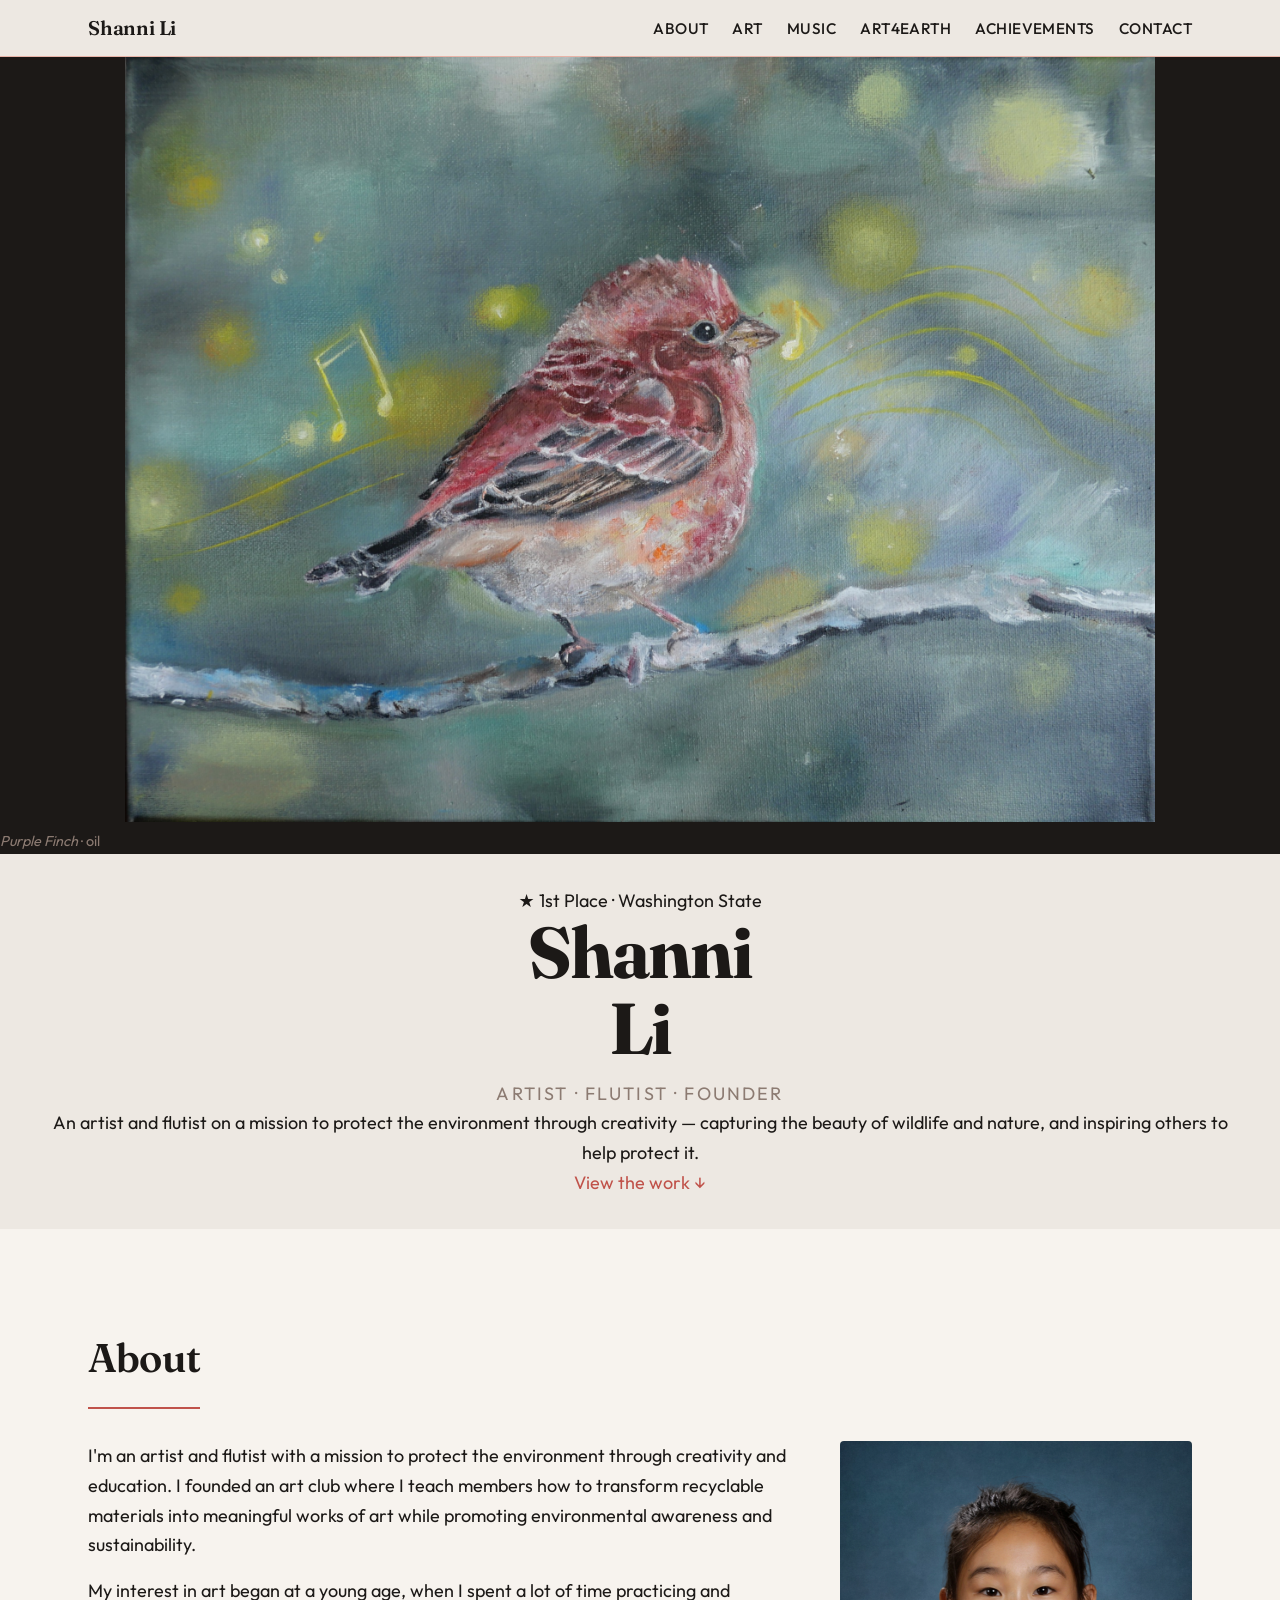
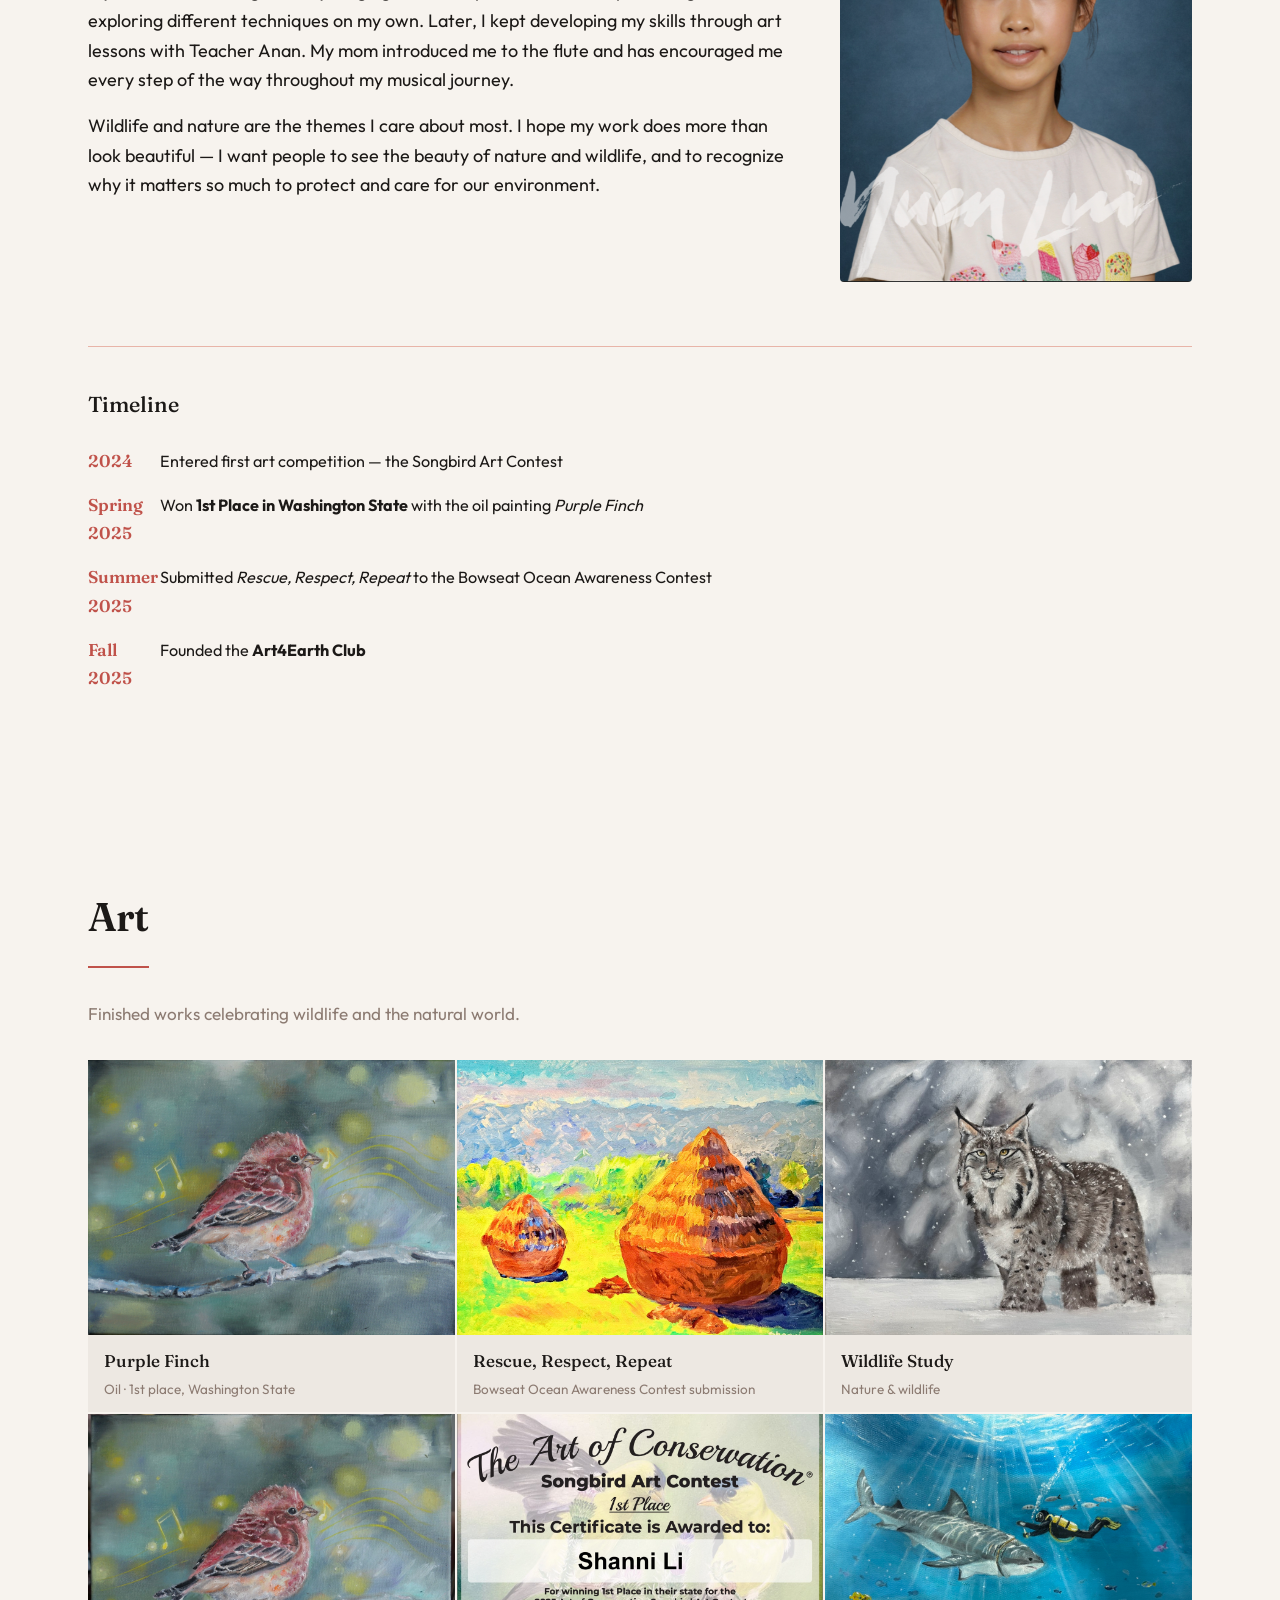
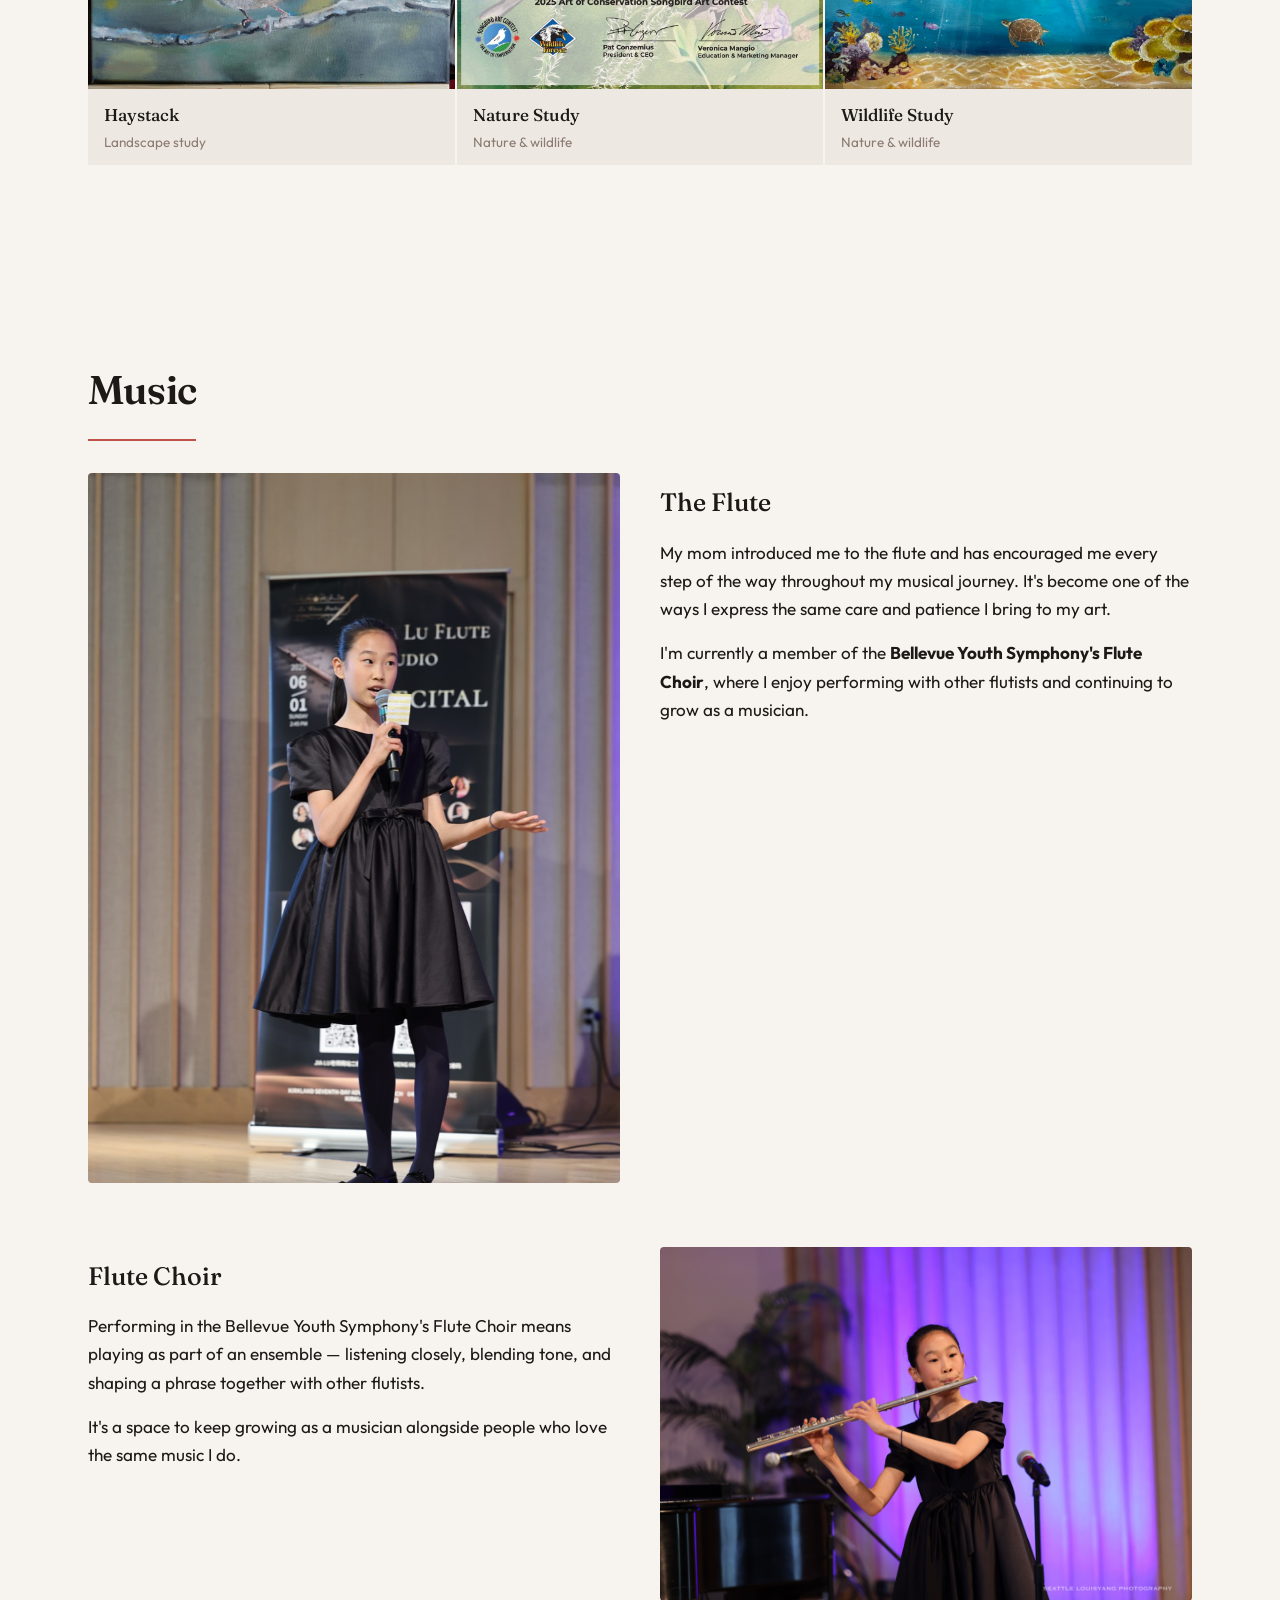
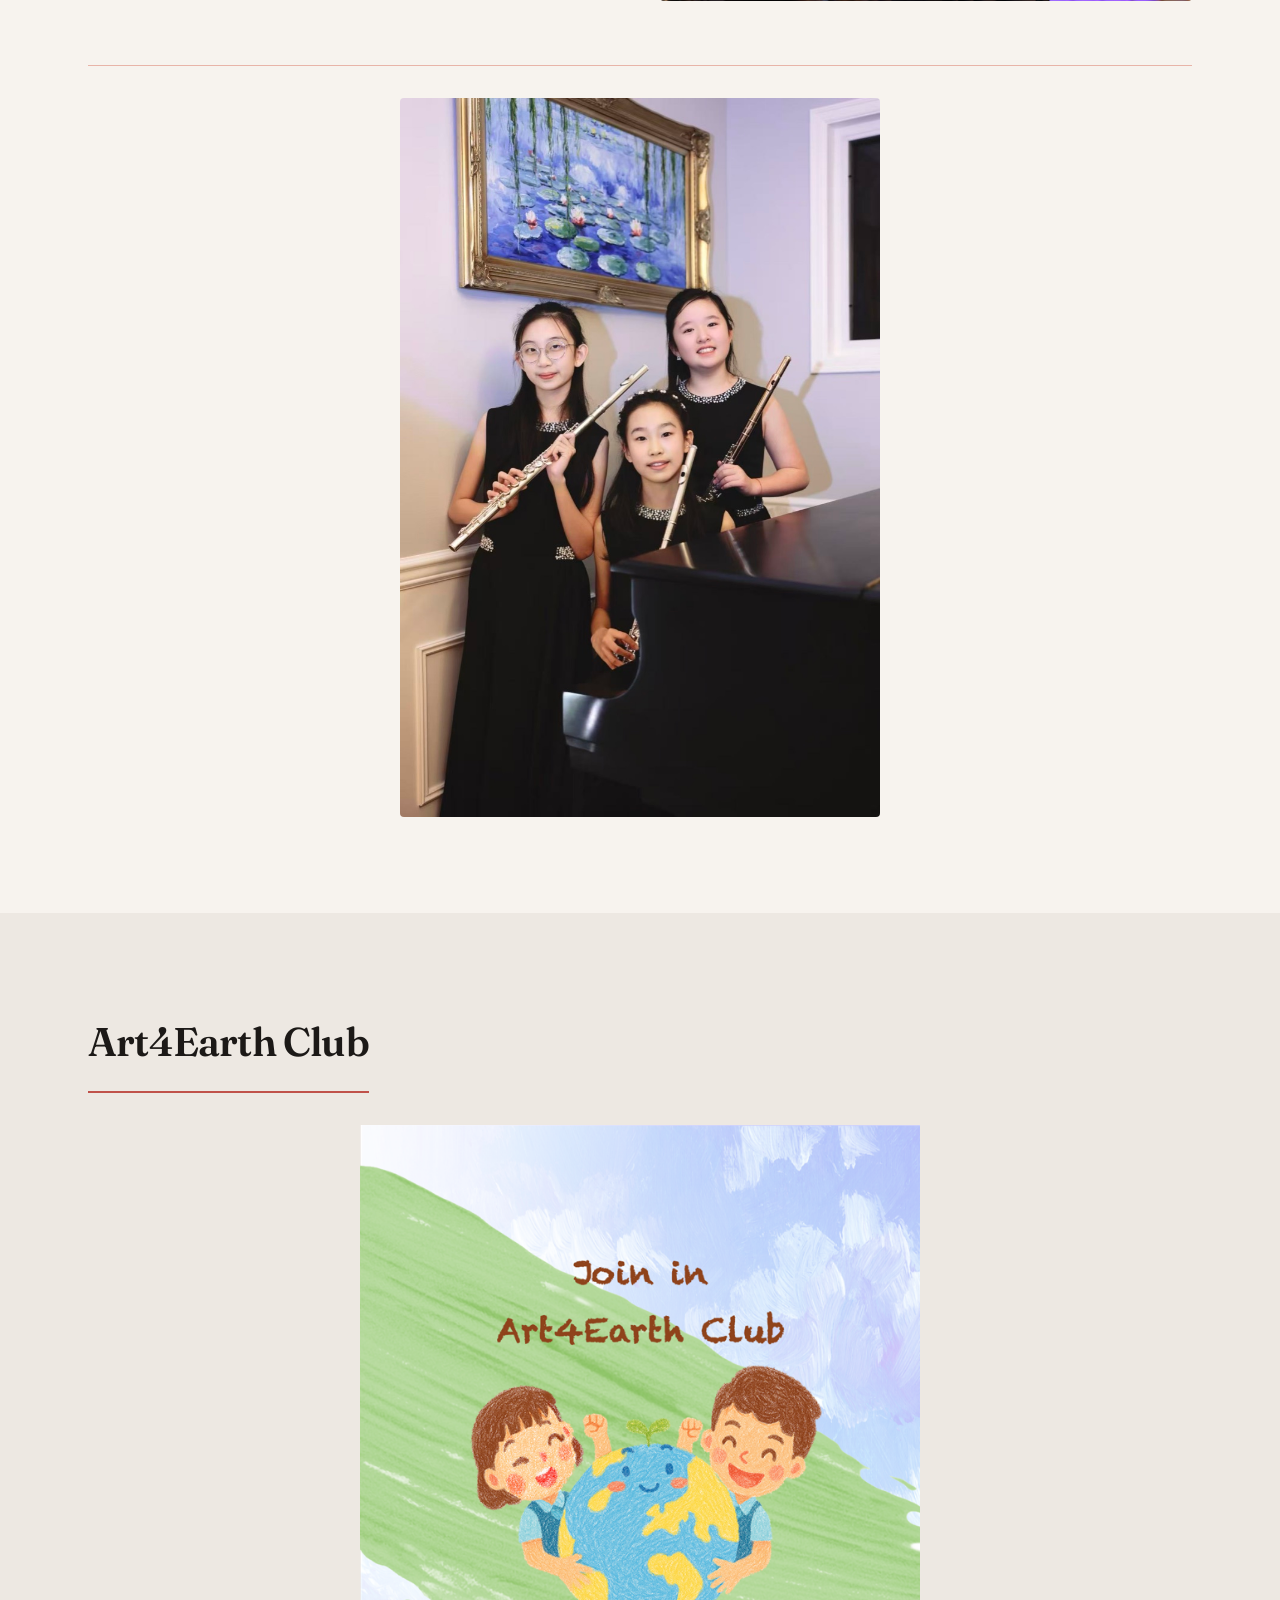
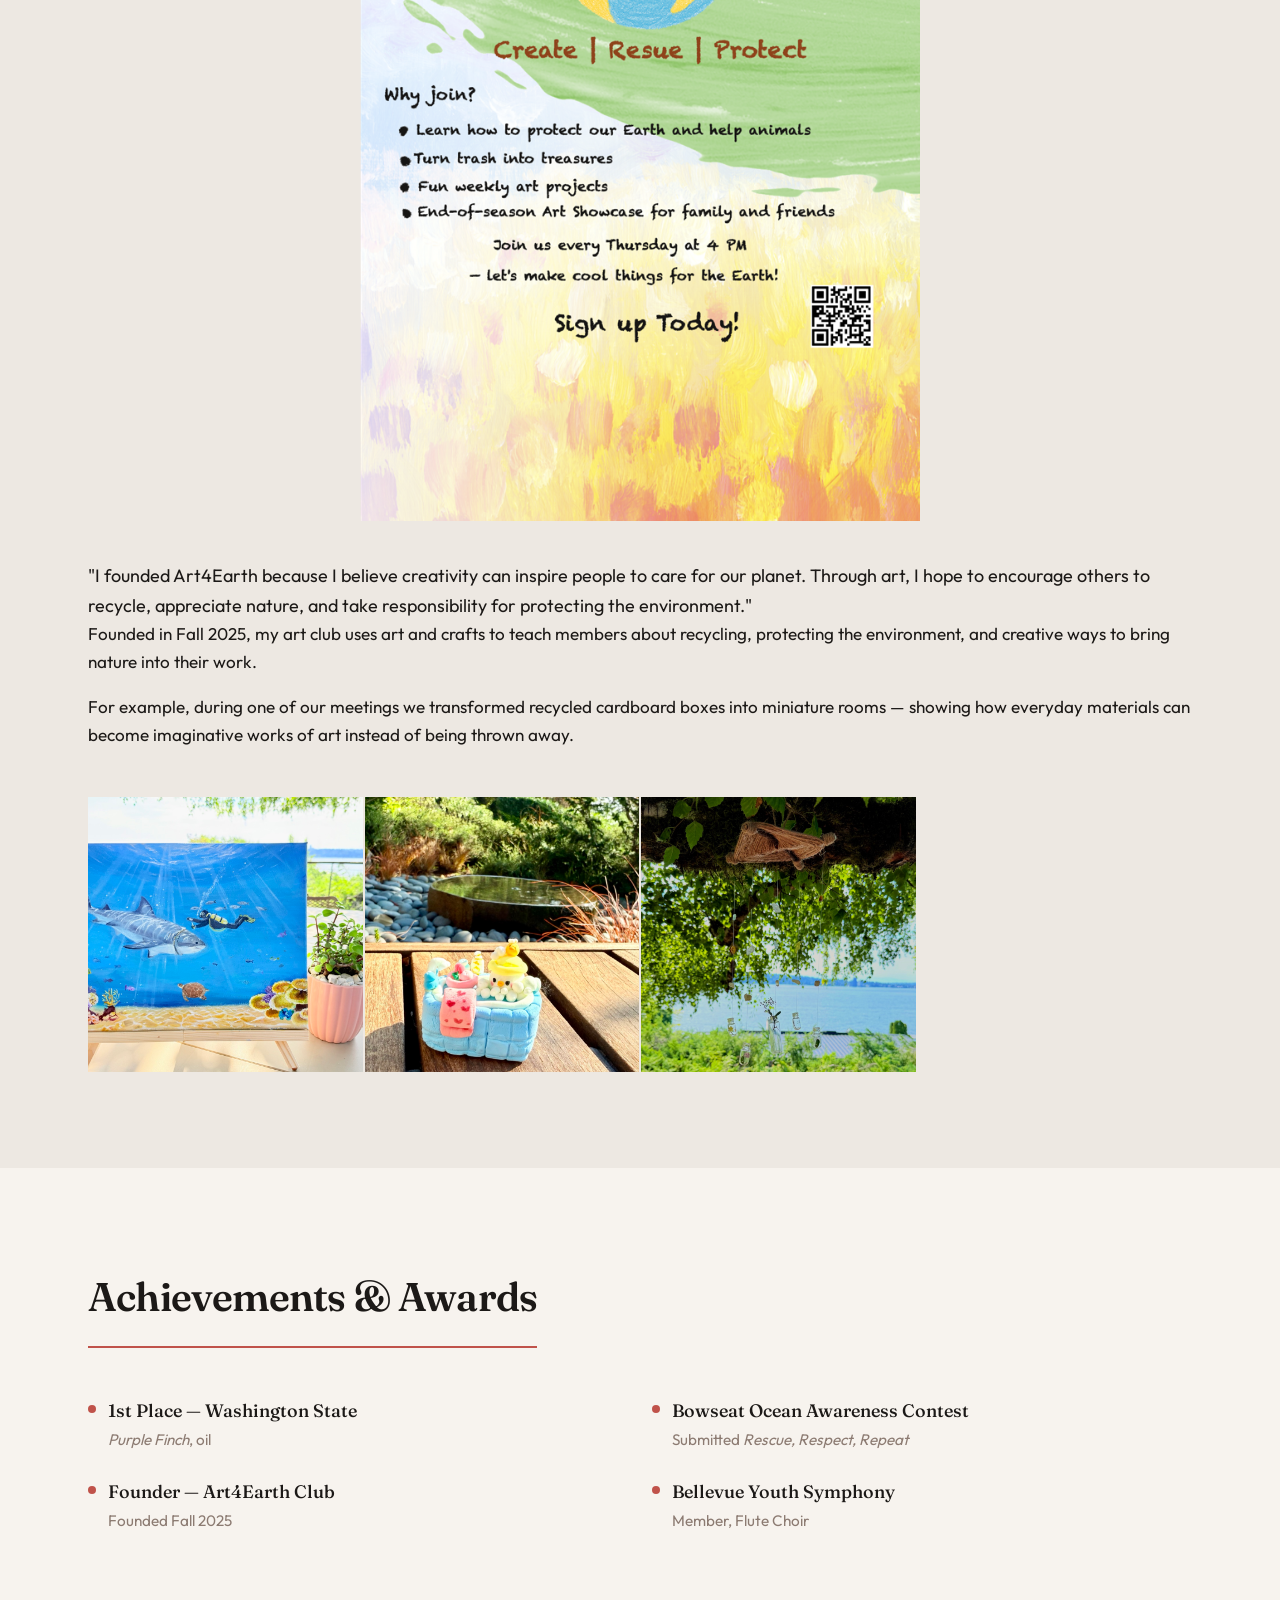
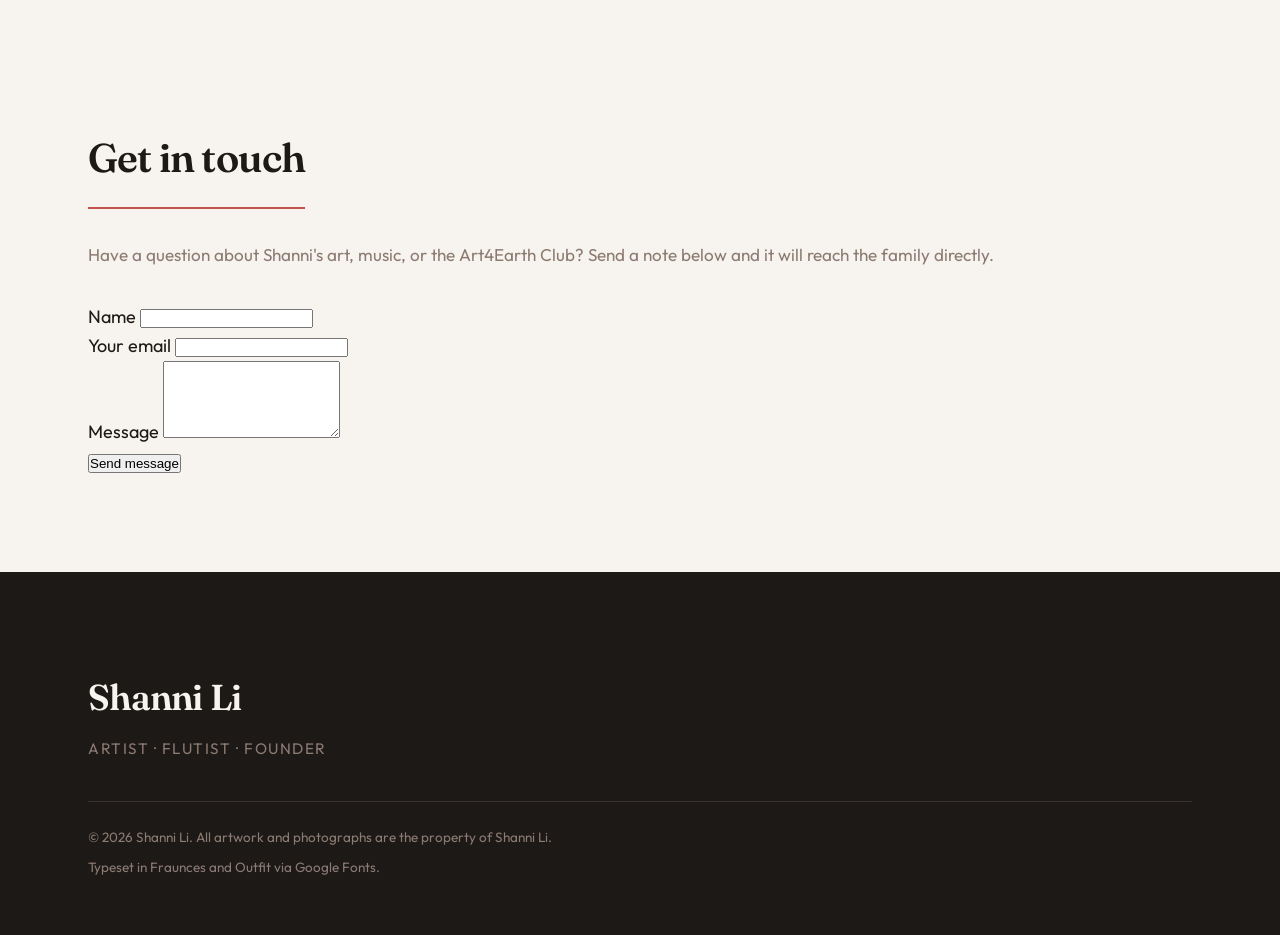
==== site/index.html @ 0b2bfe8d "Shanni Li portfolio site: static site, design docs, build notes" ====
<!DOCTYPE html>
<html lang="en">
<head>
  <meta charset="UTF-8" />
  <meta name="viewport" content="width=device-width, initial-scale=1.0" />
  <title>Shanni Li — Artist, Flutist, Founder</title>
  <link rel="preconnect" href="https://fonts.googleapis.com" />
  <link rel="preconnect" href="https://fonts.gstatic.com" crossorigin />
  <link href="https://fonts.googleapis.com/css2?family=Fraunces:ital,opsz,wght@0,9..144,300..900;1,9..144,300..900&family=Outfit:wght@300;400;500;600&display=swap" rel="stylesheet" />
  <meta name="description" content="Shanni Li — artist, flutist, and founder of Art4Earth. 1st place in Washington State for her oil painting Purple Finch." />
  <meta property="og:title" content="Shanni Li — Artist, Flutist, Founder" />
  <meta property="og:description" content="An artist and flutist on a mission to protect the environment through creativity — founder of the Art4Earth Club." />
  <meta property="og:image" content="https://shannili.github.io/images/purple-finch.jpg" />
  <meta property="og:url" content="https://shannili.github.io/" />
  <meta property="og:type" content="website" />
  <meta name="twitter:card" content="summary_large_image" />
  <link rel="icon" type="image/png" href="favicon.png" />
  <link rel="apple-touch-icon" href="favicon.png" />
  <link rel="canonical" href="https://shannili.github.io/" />
  <link rel="stylesheet" href="css/style.css" />
</head>
<body>

  <!-- ===== NAVIGATION ===== -->
  <nav class="site-nav" id="site-nav">
    <div class="nav-inner">
      <a class="nav-logo" href="#hero">Shanni Li</a>
      <button class="nav-toggle" aria-label="Toggle menu" aria-expanded="false">
        <span></span><span></span><span></span>
      </button>
      <ul class="nav-links" id="nav-links">
        <li><a href="#about">About</a></li>
        <li><a href="#gallery">Art</a></li>
        <li><a href="#music">Music</a></li>
        <li><a href="#art4earth">Art4Earth</a></li>
        <li><a href="#achievements">Achievements</a></li>
        <li><a href="#contact">Contact</a></li>
      </ul>
    </div>
  </nav>

  <!-- ===== HERO ===== -->
  <section class="hero" id="hero">
    <div class="hero-grid">
      <div class="hero-art">
        <img
          src="images/purple-finch.jpg"
          alt="Purple Finch — oil painting by Shanni Li, 1st place in Washington State"
          class="hero-image"
          loading="eager"
          fetchpriority="high"
        />
        <p class="hero-artwork-credit"><em>Purple Finch</em> · oil</p>
      </div>
      <div class="hero-caption">
        <p class="hero-eyebrow"><span class="hero-eyebrow-mark">★</span> 1st Place · Washington State</p>
        <h1 class="hero-name">Shanni<br/>Li</h1>
        <p class="hero-tagline">Artist · Flutist · Founder</p>
        <p class="hero-lede">
          An artist and flutist on a mission to protect the environment through
          creativity — capturing the beauty of wildlife and nature, and inspiring
          others to help protect it.
        </p>
        <a href="#gallery" class="hero-cta">View the work <span aria-hidden="true">↓</span></a>
      </div>
    </div>
  </section>

  <!-- ===== ABOUT ===== -->
  <section class="section about" id="about">
    <div class="section-inner">
      <h2 class="section-heading">About</h2>
      <div class="about-grid">
        <div class="about-bio">
          <p>
            I'm an artist and flutist with a mission to protect the environment
            through creativity and education. I founded an art club where I teach
            members how to transform recyclable materials into meaningful works of
            art while promoting environmental awareness and sustainability.
          </p>
          <p>
            My interest in art began at a young age, when I spent a lot of time
            practicing and exploring different techniques on my own. Later, I kept
            developing my skills through art lessons with Teacher Anan. My mom
            introduced me to the flute and has encouraged me every step of the way
            throughout my musical journey.
          </p>
          <p>
            Wildlife and nature are the themes I care about most. I hope my work
            does more than look beautiful — I want people to see the beauty of
            nature and wildlife, and to recognize why it matters so much to protect
            and care for our environment.
          </p>
        </div>
        <div class="about-headshot-wrap">
          <img
            src="images/shanni-headshot.png"
            alt="Shanni Li"
            class="about-headshot"
            loading="lazy"
          />
        </div>
      </div>

      <div class="timeline-block">
        <h3 class="timeline-heading">Timeline</h3>
        <ul class="timeline-list">
          <li>
            <span class="timeline-year">2024</span>
            <span class="timeline-event">Entered first art competition — the Songbird Art Contest</span>
          </li>
          <li>
            <span class="timeline-year">Spring 2025</span>
            <span class="timeline-event">Won <strong>1st Place in Washington State</strong> with the oil painting <em>Purple Finch</em></span>
          </li>
          <li>
            <span class="timeline-year">Summer 2025</span>
            <span class="timeline-event">Submitted <em>Rescue, Respect, Repeat</em> to the Bowseat Ocean Awareness Contest</span>
          </li>
          <li>
            <span class="timeline-year">Fall 2025</span>
            <span class="timeline-event">Founded the <strong>Art4Earth Club</strong></span>
          </li>
        </ul>
      </div>
    </div>
  </section>

  <!-- ===== ART GALLERY ===== -->
  <section class="section gallery" id="gallery">
    <div class="section-inner">
      <h2 class="section-heading">Art</h2>
      <p class="section-intro">Finished works celebrating wildlife and the natural world.</p>
      <div class="gallery-grid" id="gallery-grid">

        <figure class="gallery-tile" data-src="images/purple-finch.jpg" data-caption="Purple Finch — oil · 1st place in Washington State">
          <img
            src="images/purple-finch.jpg"
            alt="Purple Finch — oil painting by Shanni Li, 1st place in Washington State"
            loading="lazy"
          />
          <figcaption>
            <strong>Purple Finch</strong>
            <span>Oil · 1st place, Washington State</span>
          </figcaption>
        </figure>

        <figure class="gallery-tile" data-src="images/artwork-02.jpg" data-caption="Rescue, Respect, Repeat — Bowseat Ocean Awareness Contest submission">
          <img
            src="images/artwork-02.jpg"
            alt="Rescue, Respect, Repeat — ocean-themed environmental artwork by Shanni Li"
            loading="lazy"
          />
          <figcaption>
            <strong>Rescue, Respect, Repeat</strong>
            <span>Bowseat Ocean Awareness Contest submission</span>
          </figcaption>
        </figure>

        <figure class="gallery-tile" data-src="images/artwork-01.jpg" data-caption="Wildlife study by Shanni Li">
          <img
            src="images/artwork-01.jpg"
            alt="Wildlife study by Shanni Li"
            loading="lazy"
          />
          <figcaption>
            <strong>Wildlife Study</strong>
            <span>Nature &amp; wildlife</span>
          </figcaption>
        </figure>

        <figure class="gallery-tile" data-src="images/artwork-03.jpg" data-caption="Haystack — drawn in art class">
          <img
            src="images/artwork-03.jpg"
            alt="Haystack — landscape artwork by Shanni Li"
            loading="lazy"
          />
          <figcaption>
            <strong>Haystack</strong>
            <span>Landscape study</span>
          </figcaption>
        </figure>

        <figure class="gallery-tile" data-src="images/artwork-04.jpg" data-caption="Nature study by Shanni Li">
          <img
            src="images/artwork-04.jpg"
            alt="Nature study by Shanni Li"
            loading="lazy"
          />
          <figcaption>
            <strong>Nature Study</strong>
            <span>Nature &amp; wildlife</span>
          </figcaption>
        </figure>

        <figure class="gallery-tile" data-src="images/artwork-06.jpg" data-caption="Wildlife study by Shanni Li">
          <img
            src="images/artwork-06.jpg"
            alt="Wildlife study by Shanni Li"
            loading="lazy"
          />
          <figcaption>
            <strong>Wildlife Study</strong>
            <span>Nature &amp; wildlife</span>
          </figcaption>
        </figure>

      </div>
    </div>
  </section>

  <!-- ===== LIGHTBOX ===== -->
  <div class="lightbox" id="lightbox" role="dialog" aria-modal="true" aria-label="Image viewer" tabindex="-1">
    <button class="lightbox-close" id="lightbox-close" aria-label="Close (Esc)">&times;</button>
    <button class="lightbox-nav lightbox-prev" id="lightbox-prev" aria-label="Previous (Left arrow)">‹</button>
    <img class="lightbox-img" id="lightbox-img" src="" alt="" />
    <button class="lightbox-nav lightbox-next" id="lightbox-next" aria-label="Next (Right arrow)">›</button>
    <p class="lightbox-caption" id="lightbox-caption"></p>
    <p class="lightbox-counter" id="lightbox-counter"></p>
  </div>

  <!-- ===== MUSIC ===== -->
  <section class="section music" id="music">
    <div class="section-inner">
      <h2 class="section-heading">Music</h2>

      <div class="music-block music-block--solo">
        <div class="music-image-wrap">
          <img
            src="images/music-01.jpg"
            alt="Shanni Li performing flute on stage"
            loading="lazy"
          />
        </div>
        <div class="music-text">
          <h3>The Flute</h3>
          <p>
            My mom introduced me to the flute and has encouraged me every step of
            the way throughout my musical journey. It's become one of the ways I
            express the same care and patience I bring to my art.
          </p>
          <p>
            I'm currently a member of the <strong>Bellevue Youth Symphony's Flute
            Choir</strong>, where I enjoy performing with other flutists and
            continuing to grow as a musician.
          </p>
        </div>
      </div>

      <div class="music-block music-block--trio">
        <div class="music-text">
          <h3>Flute Choir</h3>
          <p>
            Performing in the Bellevue Youth Symphony's Flute Choir means playing
            as part of an ensemble — listening closely, blending tone, and shaping
            a phrase together with other flutists.
          </p>
          <p>
            It's a space to keep growing as a musician alongside people who love
            the same music I do.
          </p>
        </div>
        <div class="music-image-wrap">
          <img
            src="images/music-02.jpg"
            alt="Shanni Li performing with flute trio"
            loading="lazy"
          />
        </div>
      </div>

      <div class="music-awards-strip">
        <img
          src="images/music-03.jpg"
          alt="Shanni Li at a flute award ceremony"
          loading="lazy"
        />
      </div>

    </div>
  </section>

  <!-- ===== ART4EARTH ===== -->
  <section class="section art4earth" id="art4earth">
    <div class="section-inner">
      <h2 class="section-heading">Art4Earth Club</h2>

      <div class="art4earth-poster-wrap">
        <img
          src="images/club-poster.png"
          alt="Art4Earth Club recruitment poster designed by Shanni Li"
          loading="lazy"
          class="art4earth-poster"
        />
      </div>

      <div class="art4earth-text">
        <blockquote class="art4earth-quote">
          "I founded Art4Earth because I believe creativity can inspire people to
          care for our planet. Through art, I hope to encourage others to recycle,
          appreciate nature, and take responsibility for protecting the
          environment."
        </blockquote>
        <p>
          Founded in Fall 2025, my art club uses art and crafts to teach members
          about recycling, protecting the environment, and creative ways to bring
          nature into their work.
        </p>
        <p>
          For example, during one of our meetings we transformed recycled cardboard
          boxes into miniature rooms — showing how everyday materials can become
          imaginative works of art instead of being thrown away.
        </p>
      </div>

      <div class="art4earth-photos">
        <figure>
          <img
            src="images/club-01.jpg"
            alt="Art4Earth Club members working on environmental art"
            loading="lazy"
          />
        </figure>
        <figure>
          <img
            src="images/club-02.jpg"
            alt="Art4Earth Club activity — students creating environmental posters"
            loading="lazy"
          />
        </figure>
        <figure>
          <img
            src="images/club-03.jpg"
            alt="Art4Earth Club — environmental artwork display"
            loading="lazy"
          />
        </figure>
      </div>

    </div>
  </section>

  <!-- ===== ACHIEVEMENTS ===== -->
  <section class="section achievements" id="achievements">
    <div class="section-inner">
      <h2 class="section-heading">Achievements &amp; Awards</h2>
      <ul class="achievements-list achievements-cards">
        <li>
          <strong>1st Place — Washington State</strong>
          <span><em>Purple Finch</em>, oil</span>
        </li>
        <li>
          <strong>Bowseat Ocean Awareness Contest</strong>
          <span>Submitted <em>Rescue, Respect, Repeat</em></span>
        </li>
        <li>
          <strong>Founder — Art4Earth Club</strong>
          <span>Founded Fall 2025</span>
        </li>
        <li>
          <strong>Bellevue Youth Symphony</strong>
          <span>Member, Flute Choir</span>
        </li>
      </ul>
    </div>
  </section>

  <!-- ===== CONTACT ===== -->
  <section class="section contact" id="contact">
    <div class="section-inner">
      <h2 class="section-heading">Get in touch</h2>
      <p class="section-intro">
        Have a question about Shanni's art, music, or the Art4Earth Club? Send a
        note below and it will reach the family directly.
      </p>
      <!-- No email address is published in the markup, so crawlers can't scrape
           one. On submit, the message is composed to the family's inboxes,
           which are assembled in JS. A serverless endpoint can replace this
           mailto flow later without changing the form markup. -->
      <form class="contact-form" id="contact-form" novalidate>
        <div class="form-row">
          <label for="cf-name">Name</label>
          <input type="text" id="cf-name" name="name" autocomplete="name" required />
        </div>
        <div class="form-row">
          <label for="cf-email">Your email</label>
          <input type="email" id="cf-email" name="email" autocomplete="email" required />
        </div>
        <div class="form-row">
          <label for="cf-message">Message</label>
          <textarea id="cf-message" name="message" rows="5" required></textarea>
        </div>
        <button type="submit" class="contact-submit">Send message</button>
        <p class="contact-status" id="contact-status" role="status" aria-live="polite"></p>
      </form>
    </div>
  </section>

  <!-- ===== FOOTER ===== -->
  <footer class="footer">
    <div class="section-inner footer-inner">
      <div class="footer-name">
        <h2 class="footer-heading">Shanni Li</h2>
        <p class="footer-tagline">Artist · Flutist · Founder</p>
      </div>
      <div class="footer-meta">
        <p>&copy; <span id="footer-year"></span> Shanni Li. All artwork and photographs are the property of Shanni Li.</p>
        <p class="footer-credits">Typeset in <a href="https://fonts.google.com/specimen/Fraunces" target="_blank" rel="noopener">Fraunces</a> and <a href="https://fonts.google.com/specimen/Outfit" target="_blank" rel="noopener">Outfit</a> via Google Fonts.</p>
      </div>
    </div>
  </footer>

  <script src="js/main.js"></script>
</body>
</html>
---- site/css/style.css ----
/* ============================================================
   CSS Custom Properties
   ============================================================ */
:root {
  --color-bg:         #F7F3EE;
  --color-text:       #1C1917;
  --color-accent:     #C0524A;
  --color-blush:      #E8B4A8;
  --color-surface:    #EDE8E2;
  --color-muted:      #8C7B72;

  --font-display:     'Fraunces', Georgia, serif;
  --font-body:        'Outfit', system-ui, sans-serif;

  --space-unit:       8px;
  --section-pad:      clamp(48px, 8vw, 96px);
  --inner-max:        1200px;
  --inner-pad:        clamp(16px, 4vw, 48px);
}

/* ============================================================
   Reset & Base
   ============================================================ */
*, *::before, *::after {
  box-sizing: border-box;
  margin: 0;
  padding: 0;
}

html {
  scroll-behavior: smooth;
  font-size: 18px;
}

body {
  background-color: var(--color-bg);
  color: var(--color-text);
  font-family: var(--font-body);
  font-weight: 400;
  line-height: 1.65;
  -webkit-font-smoothing: antialiased;
}

img {
  display: block;
  max-width: 100%;
}

a {
  color: var(--color-accent);
  text-decoration: none;
}

a:hover {
  text-decoration: underline;
}

ul {
  list-style: none;
}

/* ============================================================
   Shared Layout
   ============================================================ */
.section {
  padding-top: var(--section-pad);
  padding-bottom: var(--section-pad);
}

.section-inner {
  max-width: var(--inner-max);
  margin-inline: auto;
  padding-inline: var(--inner-pad);
}

.section-heading {
  font-family: var(--font-display);
  font-size: clamp(28px, 4vw, 40px);
  font-weight: 600;
  letter-spacing: -0.02em;
  margin-bottom: calc(var(--space-unit) * 4);
  padding-bottom: calc(var(--space-unit) * 2);
  border-bottom: 2px solid var(--color-accent);
  display: inline-block;
}

.section-intro {
  color: var(--color-muted);
  font-size: 0.95rem;
  margin-bottom: calc(var(--space-unit) * 4);
}

/* ============================================================
   Draft Badge
   ============================================================ */
.draft-badge {
  display: inline-block;
  font-family: var(--font-body);
  font-size: 0.7rem;
  font-weight: 600;
  letter-spacing: 0.08em;
  text-transform: uppercase;
  color: #fff;
  background-color: var(--color-accent);
  padding: 2px 7px;
  margin-bottom: calc(var(--space-unit) * 1.5);
  vertical-align: middle;
}

/* ============================================================
   Navigation
   ============================================================ */
.site-nav {
  position: sticky;
  top: 0;
  z-index: 100;
  background-color: var(--color-surface);
  border-bottom: 1px solid var(--color-blush);
}

.nav-inner {
  max-width: var(--inner-max);
  margin-inline: auto;
  padding-inline: var(--inner-pad);
  height: 56px;
  display: flex;
  align-items: center;
  justify-content: space-between;
}

.nav-logo {
  font-family: var(--font-display);
  font-size: 1.1rem;
  font-weight: 600;
  color: var(--color-text);
  letter-spacing: -0.01em;
  text-decoration: none;
}

.nav-links {
  display: flex;
  gap: calc(var(--space-unit) * 3);
  align-items: center;
}

.nav-links a {
  font-family: var(--font-body);
  font-size: 0.85rem;
  font-weight: 500;
  color: var(--color-text);
  text-decoration: none;
  letter-spacing: 0.03em;
  text-transform: uppercase;
  transition: color 0.2s;
}

.nav-links a:hover,
.nav-links a.active {
  color: var(--color-accent);
}

.nav-toggle {
  display: none;
  flex-direction: column;
  gap: 5px;
  background: none;
  border: none;
  cursor: pointer;
  padding: 4px;
}

.nav-toggle span {
  display: block;
  width: 24px;
  height: 2px;
  background-color: var(--color-text);
  transition: transform 0.2s, opacity 0.2s;
}

/* ============================================================
   Hero
   ============================================================ */
.hero {
  background-color: var(--color-text);
}

.hero-image-wrap {
  width: 100%;
  display: flex;
  justify-content: center;
  align-items: flex-start;
  background-color: var(--color-text);
}

.hero-image {
  width: 100%;
  max-height: 85vh;
  object-fit: contain;
  object-position: center top;
}

.hero-caption {
  background-color: var(--color-surface);
  padding: calc(var(--space-unit) * 4) var(--inner-pad);
  text-align: center;
}

.hero-name {
  font-family: var(--font-display);
  font-size: clamp(40px, 7vw, 72px);
  font-weight: 700;
  letter-spacing: -0.03em;
  color: var(--color-text);
  line-height: 1.05;
}

.hero-tagline {
  font-family: var(--font-body);
  font-size: clamp(14px, 2vw, 18px);
  font-weight: 400;
  color: var(--color-muted);
  letter-spacing: 0.12em;
  text-transform: uppercase;
  margin-top: calc(var(--space-unit) * 1.5);
}

.hero-artwork-credit {
  font-family: var(--font-body);
  font-size: 0.8rem;
  color: var(--color-muted);
  margin-top: calc(var(--space-unit) * 1);
}

/* ============================================================
   About
   ============================================================ */
.about-grid {
  display: grid;
  grid-template-columns: 1fr;
  gap: calc(var(--space-unit) * 6);
  margin-bottom: calc(var(--space-unit) * 8);
}

.about-bio p {
  margin-bottom: calc(var(--space-unit) * 2);
  font-size: 1rem;
}

.about-bio p:last-child {
  margin-bottom: 0;
}

.about-headshot-wrap {
  display: flex;
  justify-content: center;
}

.about-headshot {
  width: 100%;
  max-width: 360px;
  aspect-ratio: 639 / 800;
  object-fit: cover;
  object-position: center 18%;
  border-radius: 4px;
}

/* Timeline */
.timeline-block {
  border-top: 1px solid var(--color-blush);
  padding-top: calc(var(--space-unit) * 5);
}

.timeline-heading {
  font-family: var(--font-display);
  font-size: 1.2rem;
  font-weight: 500;
  margin-bottom: calc(var(--space-unit) * 3);
  display: flex;
  align-items: center;
  gap: calc(var(--space-unit) * 1.5);
}

.timeline-list {
  display: flex;
  flex-direction: column;
  gap: calc(var(--space-unit) * 2);
}

.timeline-list li {
  display: grid;
  grid-template-columns: 56px 1fr;
  gap: calc(var(--space-unit) * 2);
  align-items: baseline;
}

.timeline-year {
  font-family: var(--font-display);
  font-size: 0.95rem;
  font-weight: 600;
  color: var(--color-accent);
}

.timeline-event {
  font-size: 0.9rem;
  color: var(--color-text);
}

/* ============================================================
   Art Gallery
   ============================================================ */
.gallery-grid {
  display: grid;
  grid-template-columns: repeat(3, 1fr);
  gap: 2px;
}

.gallery-tile {
  position: relative;
  overflow: hidden;
  cursor: pointer;
  background-color: var(--color-surface);
  display: flex;
  flex-direction: column;
}

.gallery-tile img {
  width: 100%;
  aspect-ratio: 4/3;
  object-fit: cover;
  display: block;
  transition: transform 0.35s ease;
}

.gallery-tile:hover img {
  transform: scale(1.03);
}

.gallery-tile figcaption {
  padding: calc(var(--space-unit) * 1.5) calc(var(--space-unit) * 2);
  background-color: var(--color-surface);
  display: flex;
  flex-direction: column;
  justify-content: center;
  gap: 2px;
  flex: 1 1 auto;
  min-height: 64px;
}

.gallery-tile figcaption strong {
  font-family: var(--font-display);
  font-size: 0.95rem;
  font-weight: 500;
  color: var(--color-text);
}

.gallery-tile figcaption span {
  font-size: 0.75rem;
  color: var(--color-muted);
}

/* ============================================================
   Lightbox
   ============================================================ */
.lightbox {
  display: none;
  position: fixed;
  inset: 0;
  z-index: 200;
  background-color: rgba(28, 25, 23, 0.92);
  align-items: center;
  justify-content: center;
  flex-direction: column;
  padding: calc(var(--space-unit) * 4);
}

.lightbox.is-open {
  display: flex;
}

.lightbox-img {
  max-width: 90vw;
  max-height: 80vh;
  object-fit: contain;
}

.lightbox-caption {
  color: var(--color-blush);
  font-size: 0.85rem;
  margin-top: calc(var(--space-unit) * 2);
  text-align: center;
  max-width: 600px;
}

.lightbox-close {
  position: absolute;
  top: calc(var(--space-unit) * 2);
  right: calc(var(--space-unit) * 3);
  background: none;
  border: none;
  color: #fff;
  font-size: 2rem;
  cursor: pointer;
  line-height: 1;
  opacity: 0.8;
  transition: opacity 0.2s;
}

.lightbox-close:hover {
  opacity: 1;
}

/* ============================================================
   Music
   ============================================================ */
.music-block {
  display: grid;
  grid-template-columns: 1fr;
  gap: calc(var(--space-unit) * 5);
  margin-bottom: calc(var(--space-unit) * 8);
}

.music-block:last-of-type {
  margin-bottom: 0;
}

.music-image-wrap img {
  width: 100%;
  aspect-ratio: 3/4;
  object-fit: cover;
  object-position: center top;
  border-radius: 4px;
}

.music-block--trio .music-image-wrap img {
  aspect-ratio: 3/2;
  object-position: center 20%;
}

.music-text h3 {
  font-family: var(--font-display);
  font-size: 1.4rem;
  font-weight: 500;
  margin-bottom: calc(var(--space-unit) * 2);
  margin-top: calc(var(--space-unit) * 1);
}

.music-text p {
  margin-bottom: calc(var(--space-unit) * 2);
  font-size: 0.95rem;
}

.music-awards-strip {
  margin-top: calc(var(--space-unit) * 6);
  border-top: 1px solid var(--color-blush);
  padding-top: calc(var(--space-unit) * 4);
}

.music-awards-strip img {
  display: block;
  margin-inline: auto;
  max-width: 480px;
  width: 100%;
  height: auto;
  border-radius: 4px;
}

/* ============================================================
   Art4Earth
   ============================================================ */
.art4earth {
  background-color: var(--color-surface);
}

.art4earth-poster-wrap {
  margin-bottom: calc(var(--space-unit) * 5);
  display: flex;
  justify-content: center;
}

.art4earth-poster {
  width: 100%;
  max-width: 560px;
  height: auto;
  aspect-ratio: 675 / 1200;
  object-fit: contain;
}

.art4earth-text {
  margin-bottom: calc(var(--space-unit) * 6);
}

.art4earth-text p {
  margin-bottom: calc(var(--space-unit) * 2);
  font-size: 0.95rem;
}

.art4earth-photos {
  display: grid;
  grid-template-columns: repeat(auto-fill, minmax(240px, 1fr));
  gap: 2px;
}

.art4earth-photos figure img {
  width: 100%;
  aspect-ratio: 1/1;
  object-fit: cover;
  display: block;
}

/* ============================================================
   Achievements
   ============================================================ */
.achievements-list {
  display: grid;
  grid-template-columns: 1fr;
  gap: calc(var(--space-unit) * 3);
  margin-top: calc(var(--space-unit) * 2);
}

.achievements-list li {
  display: flex;
  flex-direction: column;
  gap: 2px;
  padding-left: calc(var(--space-unit) * 2.5);
  position: relative;
}

.achievements-list li::before {
  content: '';
  position: absolute;
  left: 0;
  top: 0.55em;
  width: 8px;
  height: 8px;
  border-radius: 50%;
  background-color: var(--color-accent);
}

.achievements-list li strong {
  font-family: var(--font-display);
  font-size: 1rem;
  font-weight: 500;
}

.achievements-list li span {
  font-size: 0.85rem;
  color: var(--color-muted);
}

/* ============================================================
   Footer
   ============================================================ */
.footer {
  background-color: var(--color-text);
  color: var(--color-bg);
  padding-top: var(--section-pad);
  padding-bottom: calc(var(--space-unit) * 6);
}

.footer-inner {
  display: grid;
  grid-template-columns: 1fr;
  gap: calc(var(--space-unit) * 5);
}

.footer-heading {
  font-family: var(--font-display);
  font-size: clamp(24px, 4vw, 36px);
  font-weight: 600;
  letter-spacing: -0.02em;
  color: var(--color-bg);
}

.footer-tagline {
  font-size: 0.85rem;
  color: var(--color-muted);
  letter-spacing: 0.1em;
  text-transform: uppercase;
  margin-top: calc(var(--space-unit) * 1);
}

.footer-contact a {
  color: var(--color-blush);
}

.footer-contact p {
  font-size: 0.9rem;
  margin-bottom: calc(var(--space-unit) * 1);
  color: var(--color-bg);
}

.footer-meta {
  border-top: 1px solid #3a3330;
  padding-top: calc(var(--space-unit) * 3);
}

.footer-meta p {
  font-size: 0.75rem;
  color: var(--color-muted);
  margin-bottom: calc(var(--space-unit) * 1);
}

.footer-credits a {
  color: var(--color-muted);
}

/* ============================================================
   Responsive — 640px
   ============================================================ */
@media (min-width: 640px) {
  .about-grid {
    grid-template-columns: 2fr 1fr;
    align-items: start;
  }

  .about-headshot-wrap {
    justify-content: flex-end;
  }

  .achievements-list {
    grid-template-columns: 1fr 1fr;
  }

  .footer-inner {
    grid-template-columns: 1fr 1fr;
  }

  .footer-meta {
    grid-column: 1 / -1;
  }
}

/* ============================================================
   Responsive — 1024px
   ============================================================ */
@media (min-width: 1024px) {
  .nav-toggle {
    display: none;
  }

  .nav-links {
    display: flex;
  }

  .music-block--solo {
    grid-template-columns: 1fr 1fr;
    align-items: start;
  }

  .music-block--trio {
    grid-template-columns: 1fr 1fr;
    align-items: start;
  }

  .footer-inner {
    grid-template-columns: 1fr 1fr 2fr;
    align-items: start;
  }

  .footer-meta {
    grid-column: 1 / -1;
  }
}

/* ============================================================
   Mobile nav toggle
   ============================================================ */
@media (max-width: 767px) {
  .nav-toggle {
    display: flex;
  }

  .nav-links {
    display: none;
    position: absolute;
    top: 56px;
    left: 0;
    right: 0;
    background-color: var(--color-surface);
    flex-direction: column;
    gap: 0;
    border-bottom: 1px solid var(--color-blush);
    z-index: 99;
  }

  .nav-links.is-open {
    display: flex;
  }

  .nav-links li {
    border-top: 1px solid var(--color-blush);
  }

   .nav-links a {
    display: block;
    padding: calc(var(--space-unit) * 2) var(--inner-pad);
  }

  .gallery-grid {
    grid-template-columns: repeat(2, 1fr);
  }
}

/* ============================================================
   Print
   ============================================================ */
@media print {
  .site-nav,
  .nav-toggle,
  .lightbox {
    display: none !important;
  }

  body {
    font-size: 11pt;
    color: #000;
    background: #fff;
  }

  .hero-image {
    max-height: 50vh;
  }

  .section {
    padding-top: 24pt;
    padding-bottom: 24pt;
    page-break-inside: avoid;
  }

  a {
    color: #000;
    text-decoration: underline;
  }

  .gallery-grid {
    grid-template-columns: repeat(3, 1fr);
  }
}
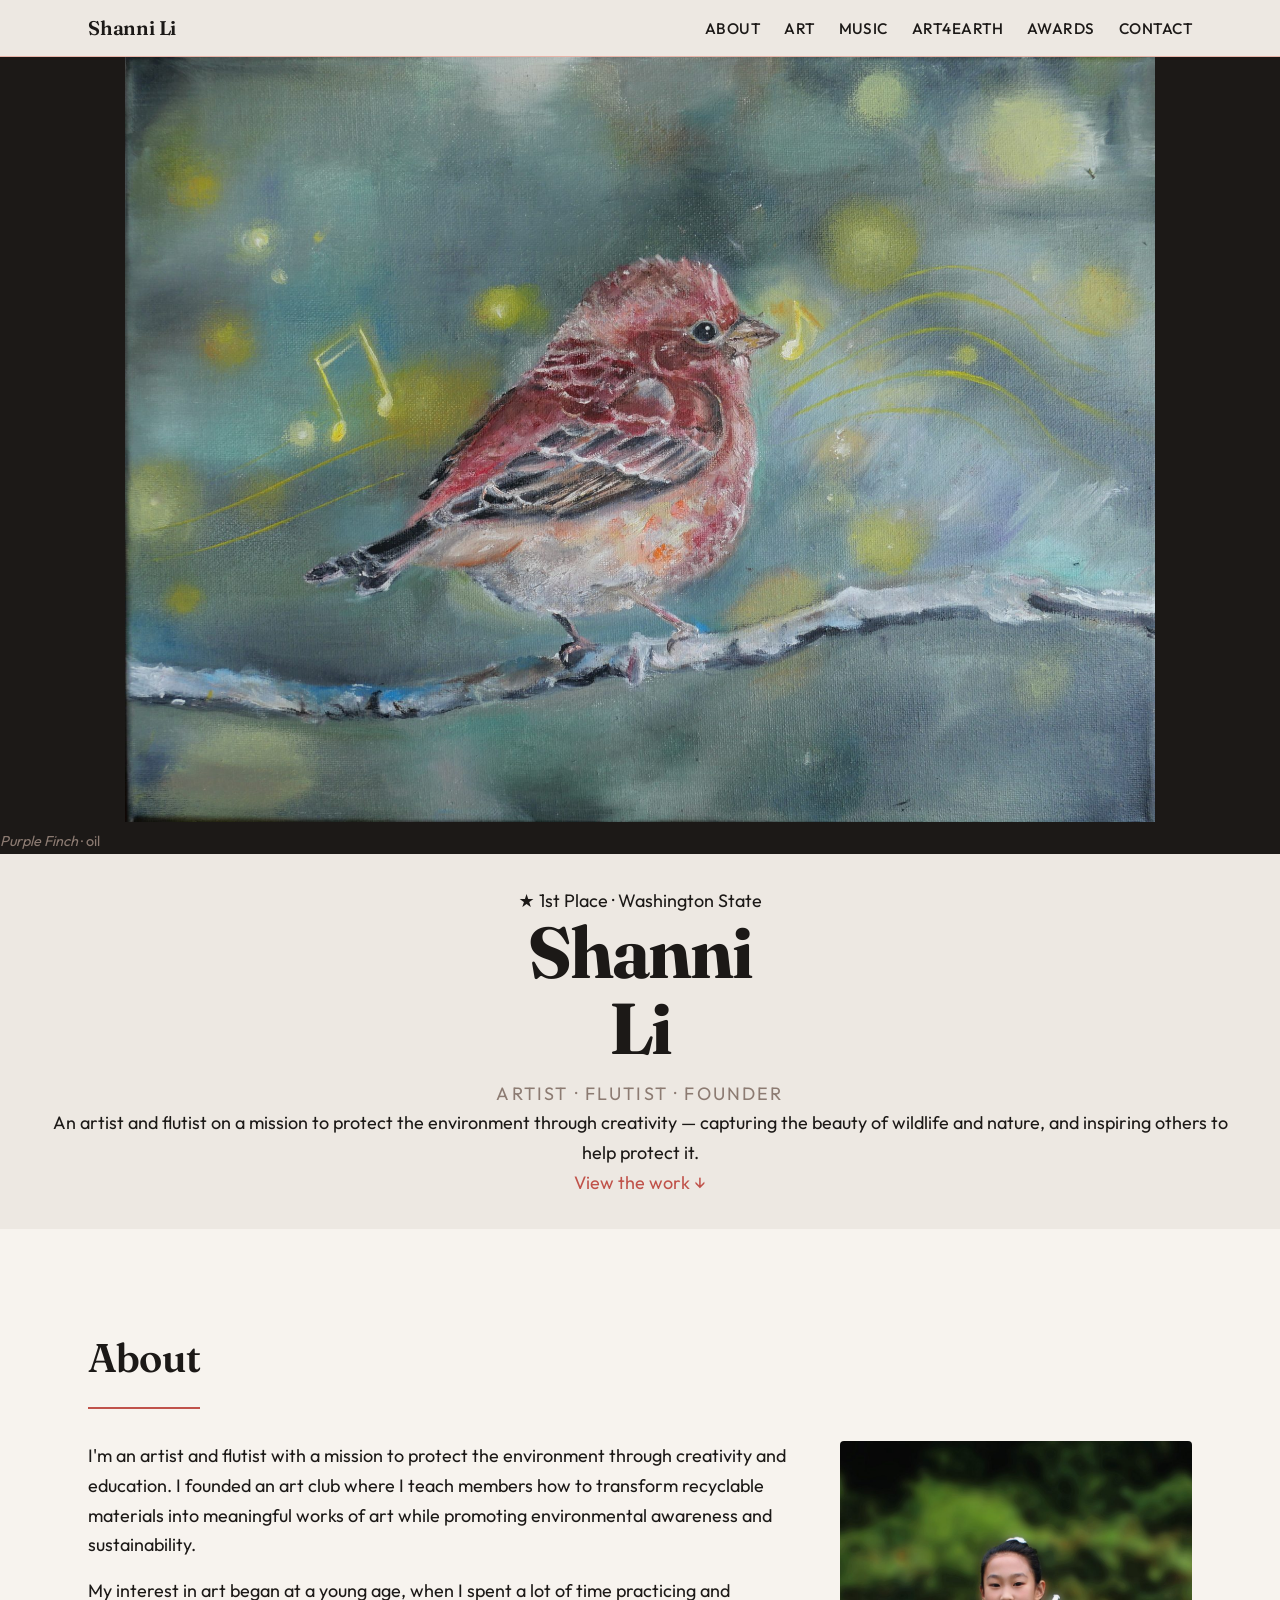
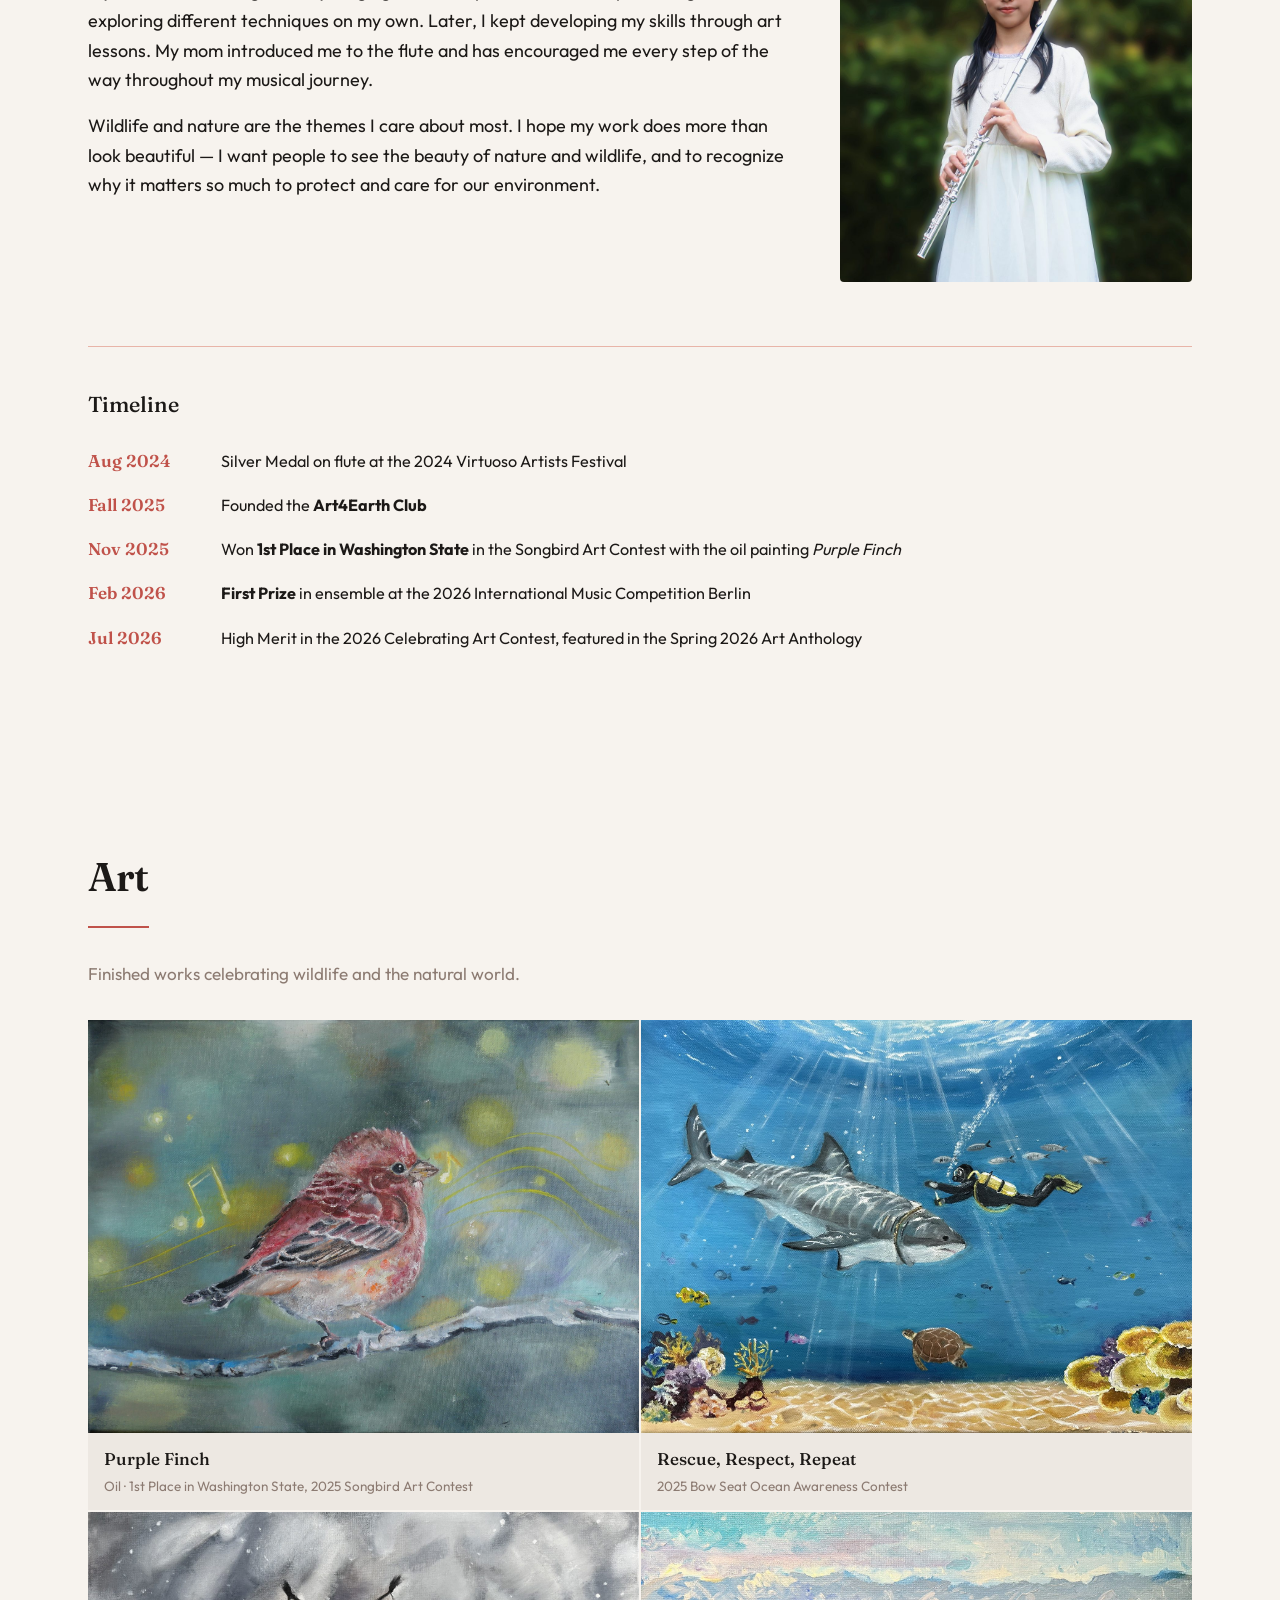
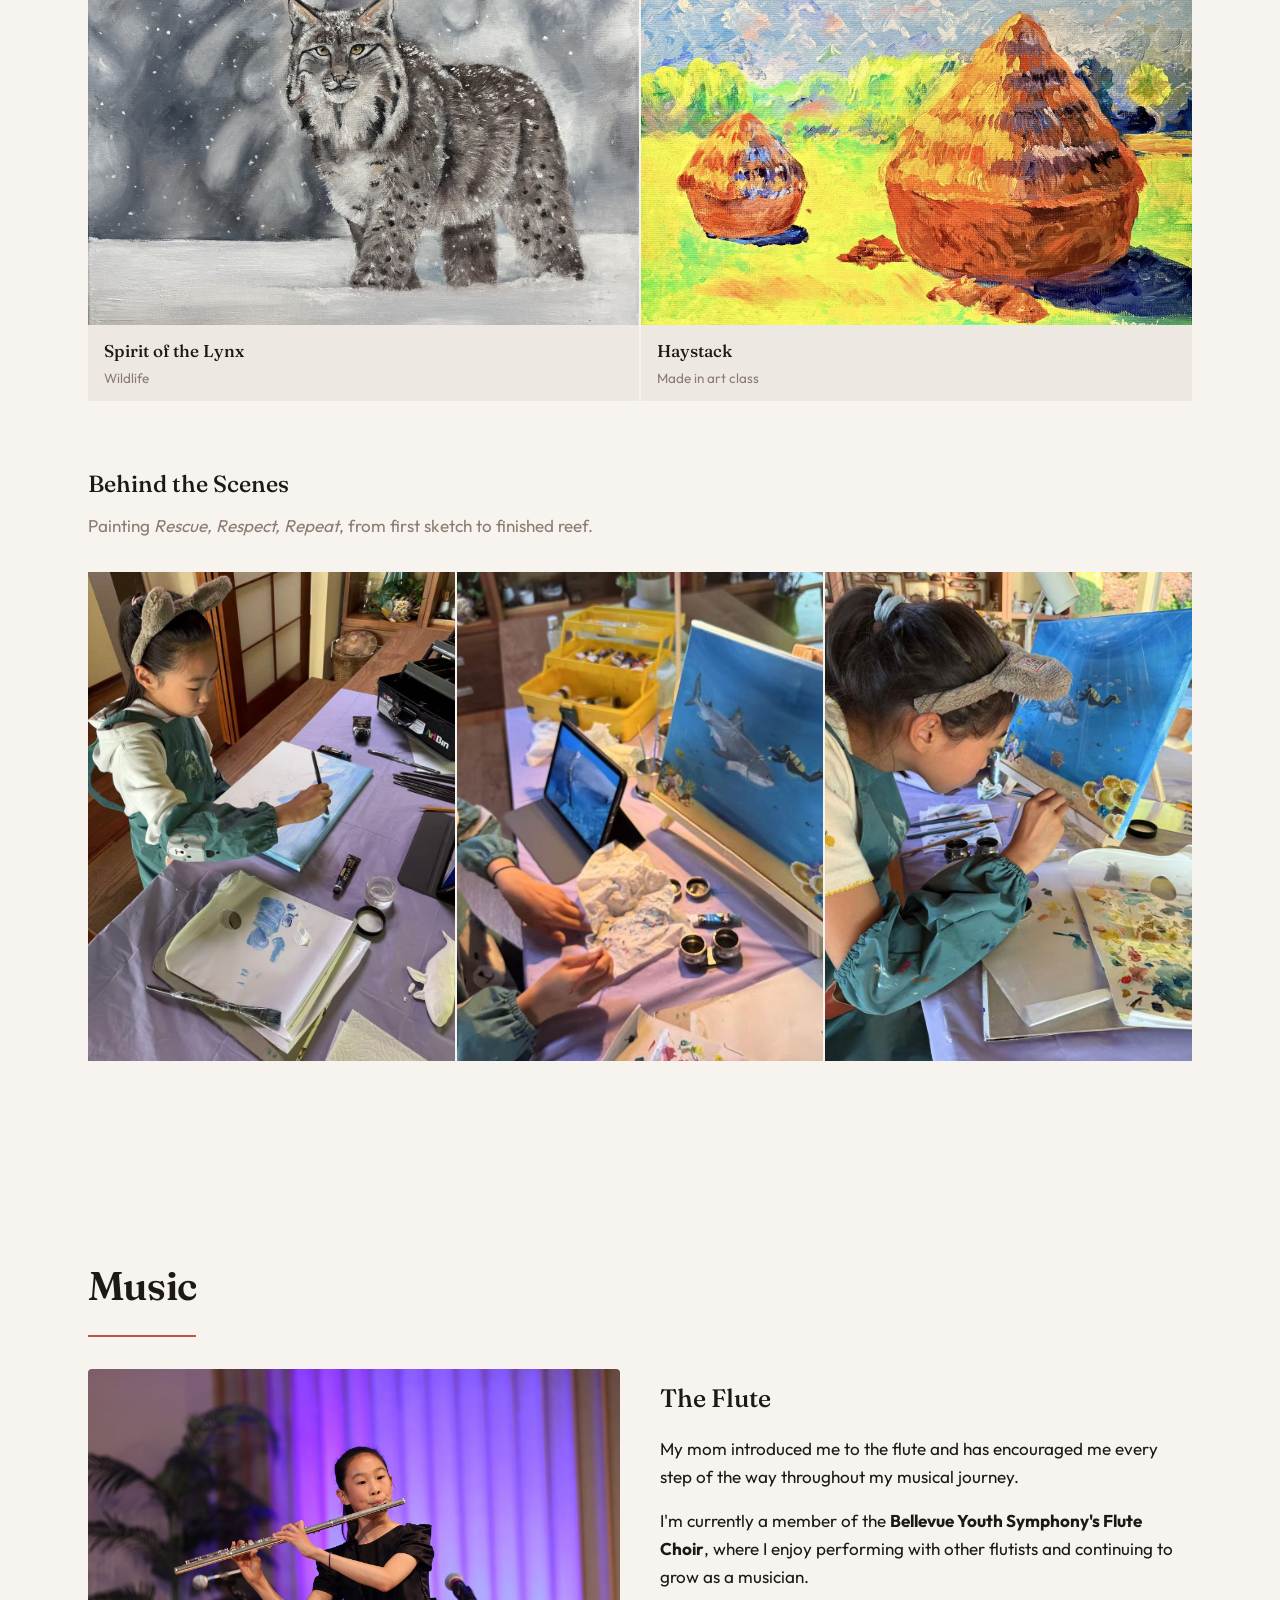
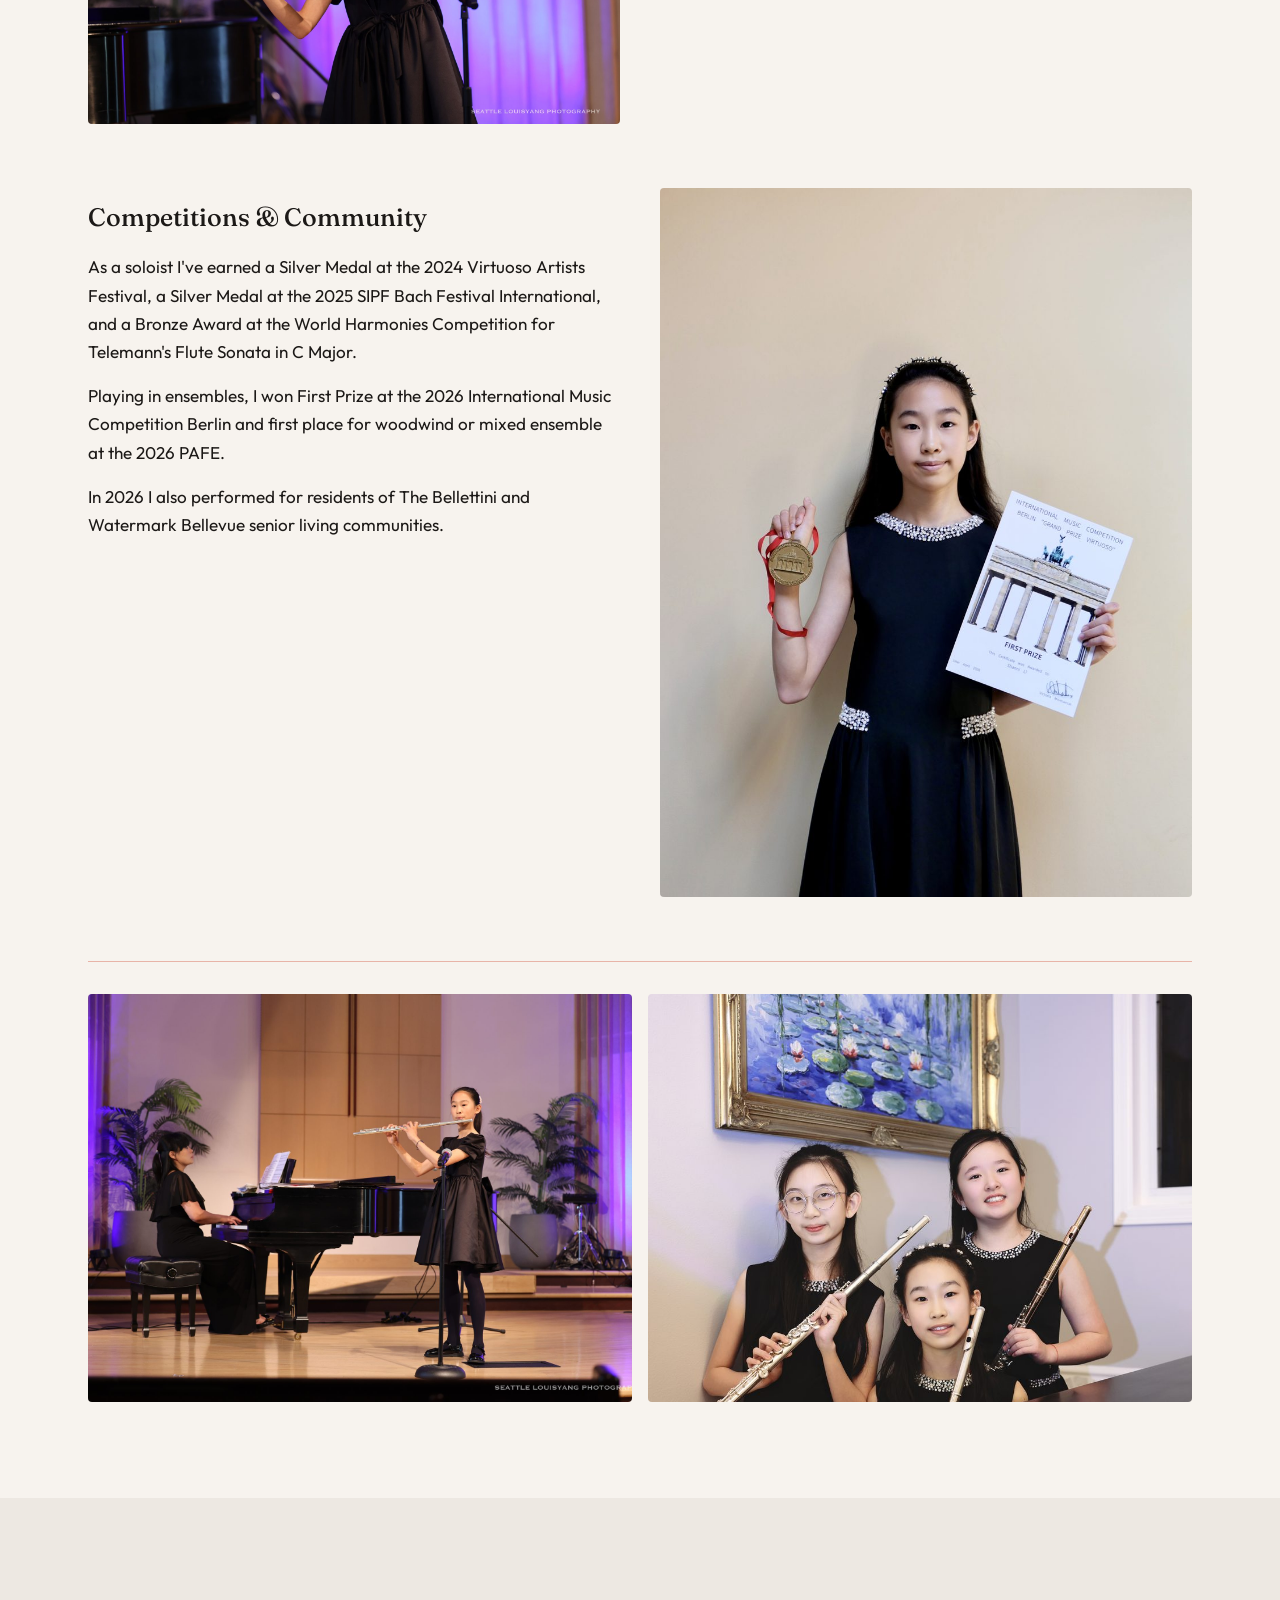
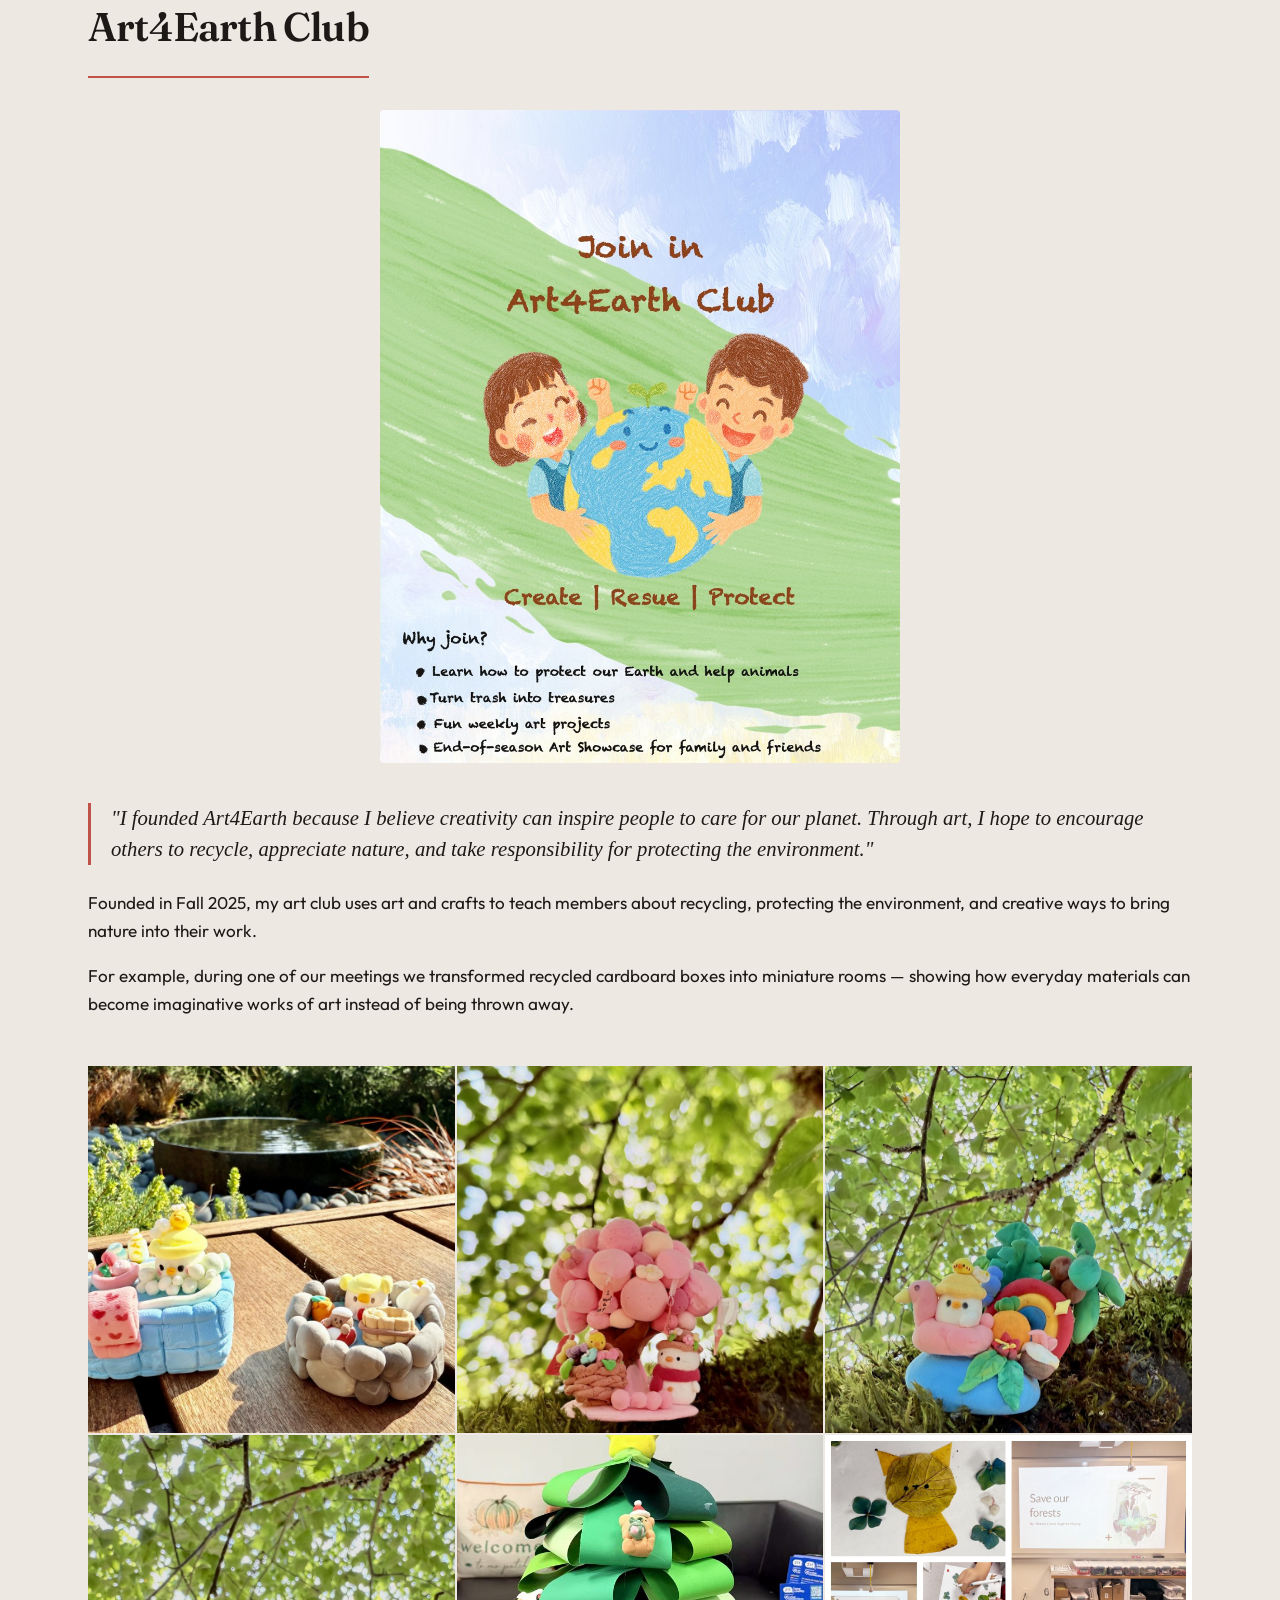
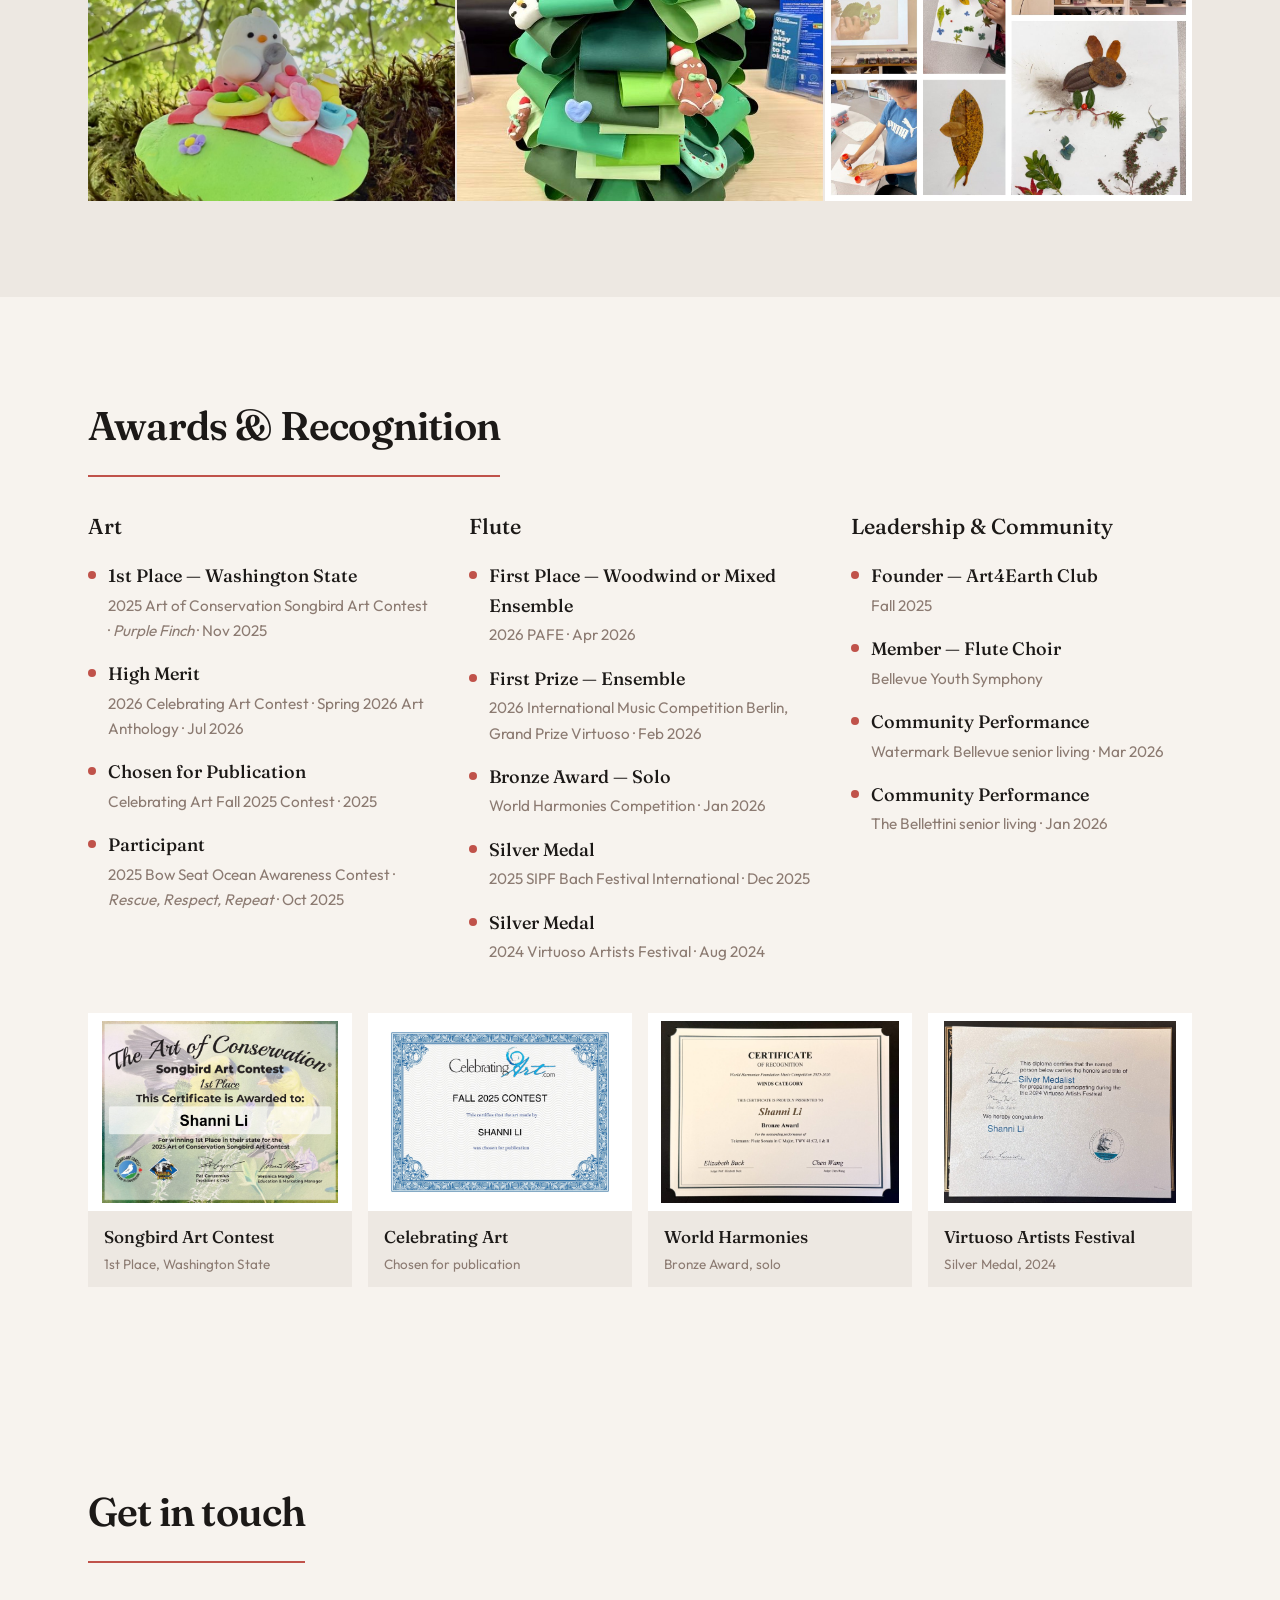
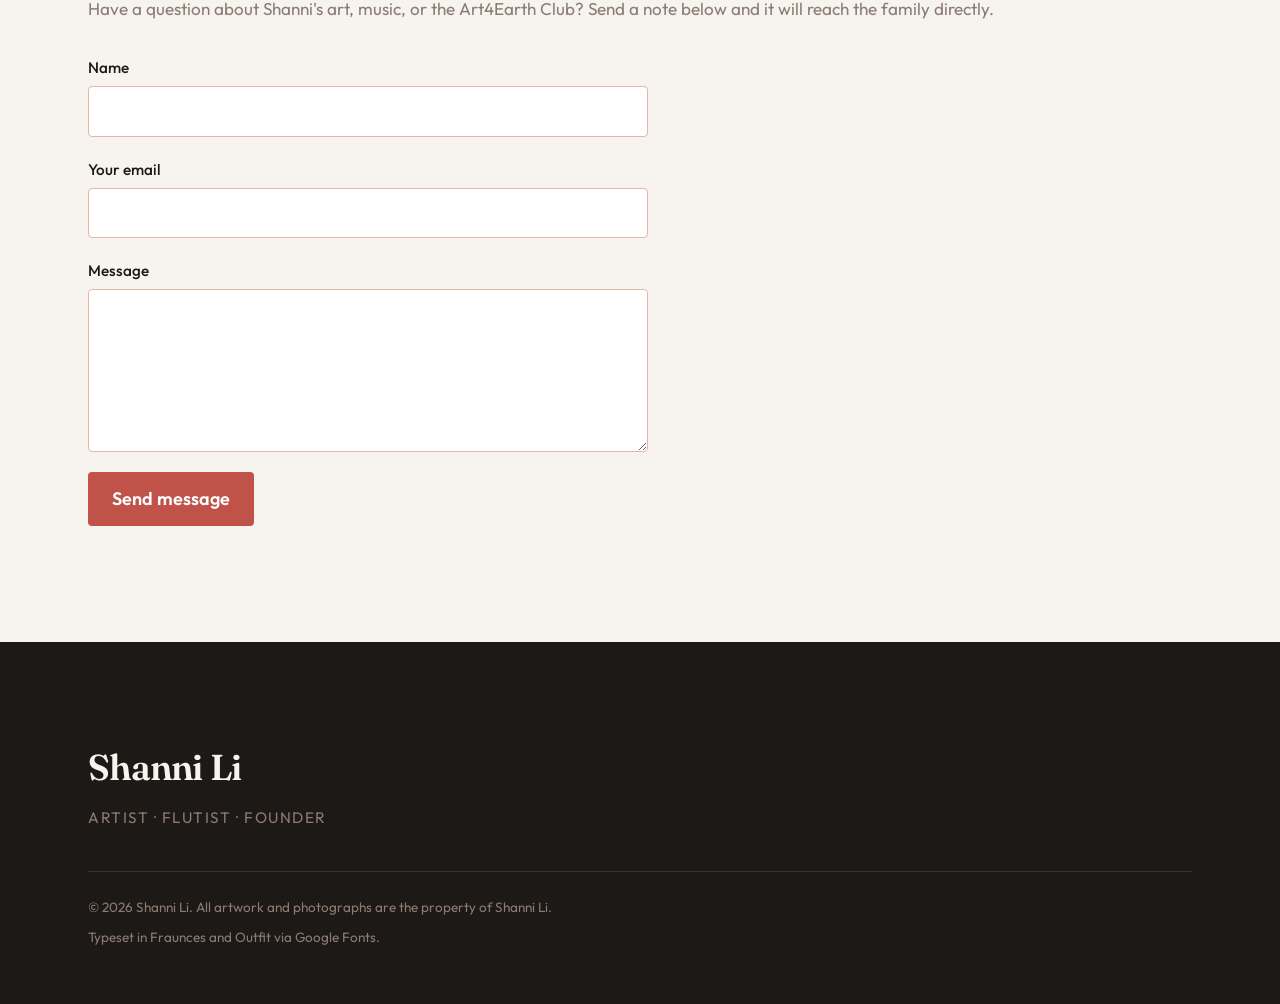
==== commit 1ed1d753: "Update site with real awards, correctly labeled photos, and privacy fixes - Rename all images descri" ====
--- a/site/index.html
+++ b/site/index.html
@@ -7,17 +7,17 @@
   <link rel="preconnect" href="https://fonts.googleapis.com" />
   <link rel="preconnect" href="https://fonts.gstatic.com" crossorigin />
   <link href="https://fonts.googleapis.com/css2?family=Fraunces:ital,opsz,wght@0,9..144,300..900;1,9..144,300..900&family=Outfit:wght@300;400;500;600&display=swap" rel="stylesheet" />
-  <meta name="description" content="Shanni Li — artist, flutist, and founder of Art4Earth. 1st place in Washington State for her oil painting Purple Finch." />
+  <meta name="description" content="Shanni Li — artist, flutist, and founder of Art4Earth. 1st place in Washington State in the 2025 Songbird Art Contest for her oil painting Purple Finch." />
   <meta property="og:title" content="Shanni Li — Artist, Flutist, Founder" />
   <meta property="og:description" content="An artist and flutist on a mission to protect the environment through creativity — founder of the Art4Earth Club." />
-  <meta property="og:image" content="https://shannili.github.io/images/purple-finch.jpg" />
+  <meta property="og:image" content="https://shannili.github.io/images/art-purple-finch.jpg" />
   <meta property="og:url" content="https://shannili.github.io/" />
   <meta property="og:type" content="website" />
   <meta name="twitter:card" content="summary_large_image" />
   <link rel="icon" type="image/png" href="favicon.png" />
   <link rel="apple-touch-icon" href="favicon.png" />
   <link rel="canonical" href="https://shannili.github.io/" />
-  <link rel="stylesheet" href="css/style.css" />
+  <link rel="stylesheet" href="css/style.css?v=2026-09-13" />
 </head>
 <body>
 
@@ -33,7 +33,7 @@
         <li><a href="#gallery">Art</a></li>
         <li><a href="#music">Music</a></li>
         <li><a href="#art4earth">Art4Earth</a></li>
-        <li><a href="#achievements">Achievements</a></li>
+        <li><a href="#achievements">Awards</a></li>
         <li><a href="#contact">Contact</a></li>
       </ul>
     </div>
@@ -44,7 +44,7 @@
     <div class="hero-grid">
       <div class="hero-art">
         <img
-          src="images/purple-finch.jpg"
+          src="images/art-purple-finch.jpg"
           alt="Purple Finch — oil painting by Shanni Li, 1st place in Washington State"
           class="hero-image"
           loading="eager"
@@ -81,7 +81,7 @@
           <p>
             My interest in art began at a young age, when I spent a lot of time
             practicing and exploring different techniques on my own. Later, I kept
-            developing my skills through art lessons with Teacher Anan. My mom
+            developing my skills through art lessons. My mom
             introduced me to the flute and has encouraged me every step of the way
             throughout my musical journey.
           </p>
@@ -94,8 +94,8 @@
         </div>
         <div class="about-headshot-wrap">
           <img
-            src="images/shanni-headshot.png"
-            alt="Shanni Li"
+            src="images/about-portrait-flute.jpg"
+            alt="Shanni Li holding her flute outdoors"
             class="about-headshot"
             loading="lazy"
           />
@@ -106,21 +106,25 @@
         <h3 class="timeline-heading">Timeline</h3>
         <ul class="timeline-list">
           <li>
-            <span class="timeline-year">2024</span>
-            <span class="timeline-event">Entered first art competition — the Songbird Art Contest</span>
-          </li>
-          <li>
-            <span class="timeline-year">Spring 2025</span>
-            <span class="timeline-event">Won <strong>1st Place in Washington State</strong> with the oil painting <em>Purple Finch</em></span>
-          </li>
-          <li>
-            <span class="timeline-year">Summer 2025</span>
-            <span class="timeline-event">Submitted <em>Rescue, Respect, Repeat</em> to the Bowseat Ocean Awareness Contest</span>
+            <span class="timeline-year">Aug 2024</span>
+            <span class="timeline-event">Silver Medal on flute at the 2024 Virtuoso Artists Festival</span>
           </li>
           <li>
             <span class="timeline-year">Fall 2025</span>
             <span class="timeline-event">Founded the <strong>Art4Earth Club</strong></span>
           </li>
+          <li>
+            <span class="timeline-year">Nov 2025</span>
+            <span class="timeline-event">Won <strong>1st Place in Washington State</strong> in the Songbird Art Contest with the oil painting <em>Purple Finch</em></span>
+          </li>
+          <li>
+            <span class="timeline-year">Feb 2026</span>
+            <span class="timeline-event"><strong>First Prize</strong> in ensemble at the 2026 International Music Competition Berlin</span>
+          </li>
+          <li>
+            <span class="timeline-year">Jul 2026</span>
+            <span class="timeline-event">High Merit in the 2026 Celebrating Art Contest, featured in the Spring 2026 Art Anthology</span>
+          </li>
         </ul>
       </div>
     </div>
@@ -133,78 +137,68 @@
       <p class="section-intro">Finished works celebrating wildlife and the natural world.</p>
       <div class="gallery-grid" id="gallery-grid">
 
-        <figure class="gallery-tile" data-src="images/purple-finch.jpg" data-caption="Purple Finch — oil · 1st place in Washington State">
-          <img
-            src="images/purple-finch.jpg"
-            alt="Purple Finch — oil painting by Shanni Li, 1st place in Washington State"
+        <figure class="gallery-tile" data-src="images/art-purple-finch.jpg" data-caption="Purple Finch — oil · 1st Place in Washington State, 2025 Songbird Art Contest">
+          <img
+            src="images/art-purple-finch.jpg"
+            alt="Purple Finch — oil painting of a purple finch on a branch by Shanni Li"
             loading="lazy"
           />
           <figcaption>
             <strong>Purple Finch</strong>
-            <span>Oil · 1st place, Washington State</span>
+            <span>Oil · 1st Place in Washington State, 2025 Songbird Art Contest</span>
           </figcaption>
         </figure>
 
-        <figure class="gallery-tile" data-src="images/artwork-02.jpg" data-caption="Rescue, Respect, Repeat — Bowseat Ocean Awareness Contest submission">
-          <img
-            src="images/artwork-02.jpg"
-            alt="Rescue, Respect, Repeat — ocean-themed environmental artwork by Shanni Li"
+        <figure class="gallery-tile" data-src="images/art-rescue-respect-repeat.jpg" data-caption="Rescue, Respect, Repeat — 2025 Bow Seat Ocean Awareness Contest">
+          <img
+            src="images/art-rescue-respect-repeat.jpg"
+            alt="Rescue, Respect, Repeat — painting of a shark, a scuba diver, and a sea turtle over a coral reef by Shanni Li"
             loading="lazy"
           />
           <figcaption>
             <strong>Rescue, Respect, Repeat</strong>
-            <span>Bowseat Ocean Awareness Contest submission</span>
+            <span>2025 Bow Seat Ocean Awareness Contest</span>
           </figcaption>
         </figure>
 
-        <figure class="gallery-tile" data-src="images/artwork-01.jpg" data-caption="Wildlife study by Shanni Li">
-          <img
-            src="images/artwork-01.jpg"
-            alt="Wildlife study by Shanni Li"
+        <figure class="gallery-tile" data-src="images/art-spirit-of-the-lynx.jpg" data-caption="Spirit of the Lynx">
+          <img
+            src="images/art-spirit-of-the-lynx.jpg"
+            alt="Spirit of the Lynx — painting of a lynx in falling snow by Shanni Li"
             loading="lazy"
           />
           <figcaption>
-            <strong>Wildlife Study</strong>
-            <span>Nature &amp; wildlife</span>
+            <strong>Spirit of the Lynx</strong>
+            <span>Wildlife</span>
           </figcaption>
         </figure>
 
-        <figure class="gallery-tile" data-src="images/artwork-03.jpg" data-caption="Haystack — drawn in art class">
-          <img
-            src="images/artwork-03.jpg"
-            alt="Haystack — landscape artwork by Shanni Li"
+        <figure class="gallery-tile" data-src="images/art-haystack.jpg" data-caption="Haystack — made in art class">
+          <img
+            src="images/art-haystack.jpg"
+            alt="Haystack — colorful painting of two haystacks in a field by Shanni Li"
             loading="lazy"
           />
           <figcaption>
             <strong>Haystack</strong>
-            <span>Landscape study</span>
+            <span>Made in art class</span>
           </figcaption>
         </figure>
 
-        <figure class="gallery-tile" data-src="images/artwork-04.jpg" data-caption="Nature study by Shanni Li">
-          <img
-            src="images/artwork-04.jpg"
-            alt="Nature study by Shanni Li"
-            loading="lazy"
-          />
-          <figcaption>
-            <strong>Nature Study</strong>
-            <span>Nature &amp; wildlife</span>
-          </figcaption>
-        </figure>
-
-        <figure class="gallery-tile" data-src="images/artwork-06.jpg" data-caption="Wildlife study by Shanni Li">
-          <img
-            src="images/artwork-06.jpg"
-            alt="Wildlife study by Shanni Li"
-            loading="lazy"
-          />
-          <figcaption>
-            <strong>Wildlife Study</strong>
-            <span>Nature &amp; wildlife</span>
-          </figcaption>
-        </figure>
-
+      </div>
+
+      <h3 class="subsection-heading">Behind the Scenes</h3>
+      <p class="section-intro">Painting <em>Rescue, Respect, Repeat</em>, from first sketch to finished reef.</p>
+      <div class="process-grid">
+        <figure class="gallery-tile" data-src="images/process-rescue-respect-repeat-1.jpg" data-caption="Sketching and planning Rescue, Respect, Repeat">
+          <img src="images/process-rescue-respect-repeat-1.jpg" alt="Shanni sketching the first layout of Rescue, Respect, Repeat" loading="lazy" />
+        </figure>
+        <figure class="gallery-tile" data-src="images/process-rescue-respect-repeat-2.jpg" data-caption="Working from reference on the canvas">
+          <img src="images/process-rescue-respect-repeat-2.jpg" alt="Shanni painting the shark and diver on canvas" loading="lazy" />
+        </figure>
+        <figure class="gallery-tile" data-src="images/process-rescue-respect-repeat-3.jpg" data-caption="Adding detail to the coral reef">
+          <img src="images/process-rescue-respect-repeat-3.jpg" alt="Shanni adding coral reef details to the painting" loading="lazy" />
+        </figure>
       </div>
     </div>
   </section>
@@ -212,11 +206,8 @@
   <!-- ===== LIGHTBOX ===== -->
   <div class="lightbox" id="lightbox" role="dialog" aria-modal="true" aria-label="Image viewer" tabindex="-1">
     <button class="lightbox-close" id="lightbox-close" aria-label="Close (Esc)">&times;</button>
-    <button class="lightbox-nav lightbox-prev" id="lightbox-prev" aria-label="Previous (Left arrow)">‹</button>
     <img class="lightbox-img" id="lightbox-img" src="" alt="" />
-    <button class="lightbox-nav lightbox-next" id="lightbox-next" aria-label="Next (Right arrow)">›</button>
     <p class="lightbox-caption" id="lightbox-caption"></p>
-    <p class="lightbox-counter" id="lightbox-counter"></p>
   </div>
 
   <!-- ===== MUSIC ===== -->
@@ -227,8 +218,8 @@
       <div class="music-block music-block--solo">
         <div class="music-image-wrap">
           <img
-            src="images/music-01.jpg"
-            alt="Shanni Li performing flute on stage"
+            src="images/music-solo-performance.jpg"
+            alt="Shanni Li playing flute on stage"
             loading="lazy"
           />
         </div>
@@ -236,8 +227,7 @@
           <h3>The Flute</h3>
           <p>
             My mom introduced me to the flute and has encouraged me every step of
-            the way throughout my musical journey. It's become one of the ways I
-            express the same care and patience I bring to my art.
+            the way throughout my musical journey.
           </p>
           <p>
             I'm currently a member of the <strong>Bellevue Youth Symphony's Flute
@@ -249,32 +239,44 @@
 
       <div class="music-block music-block--trio">
         <div class="music-text">
-          <h3>Flute Choir</h3>
-          <p>
-            Performing in the Bellevue Youth Symphony's Flute Choir means playing
-            as part of an ensemble — listening closely, blending tone, and shaping
-            a phrase together with other flutists.
-          </p>
-          <p>
-            It's a space to keep growing as a musician alongside people who love
-            the same music I do.
+          <h3>Competitions &amp; Community</h3>
+          <p>
+            As a soloist I've earned a Silver Medal at the 2024 Virtuoso Artists
+            Festival, a Silver Medal at the 2025 SIPF Bach Festival International,
+            and a Bronze Award at the World Harmonies Competition for Telemann's
+            Flute Sonata in C Major.
+          </p>
+          <p>
+            Playing in ensembles, I won First Prize at the 2026 International Music
+            Competition Berlin and first place for woodwind or mixed ensemble at the
+            2026 PAFE.
+          </p>
+          <p>
+            In 2026 I also performed for residents of The Bellettini and Watermark
+            Bellevue senior living communities.
           </p>
         </div>
         <div class="music-image-wrap">
           <img
-            src="images/music-02.jpg"
-            alt="Shanni Li performing with flute trio"
-            loading="lazy"
-          />
-        </div>
-      </div>
-
-      <div class="music-awards-strip">
+            src="images/music-berlin-first-prize.jpg"
+            alt="Shanni Li with her medal and certificate from the International Music Competition Berlin"
+            loading="lazy"
+          />
+        </div>
+      </div>
+
+      <div class="music-photos">
         <img
-          src="images/music-03.jpg"
-          alt="Shanni Li at a flute award ceremony"
+          src="images/music-recital-with-piano.jpg"
+          alt="Shanni Li performing flute with a piano accompanist"
           loading="lazy"
         />
+        <img
+          src="images/music-flute-trio.jpg"
+          alt="Shanni Li with two fellow flutists in a flute trio"
+          class="is-portrait"
+          loading="lazy"
+        />
       </div>
 
     </div>
@@ -287,8 +289,8 @@
 
       <div class="art4earth-poster-wrap">
         <img
-          src="images/club-poster.png"
-          alt="Art4Earth Club recruitment poster designed by Shanni Li"
+          src="images/club-poster-art4earth.jpg"
+          alt="Art4Earth Club poster designed by Shanni Li — Create, Reuse, Protect"
           loading="lazy"
           class="art4earth-poster"
         />
@@ -314,27 +316,12 @@
       </div>
 
       <div class="art4earth-photos">
-        <figure>
-          <img
-            src="images/club-01.jpg"
-            alt="Art4Earth Club members working on environmental art"
-            loading="lazy"
-          />
-        </figure>
-        <figure>
-          <img
-            src="images/club-02.jpg"
-            alt="Art4Earth Club activity — students creating environmental posters"
-            loading="lazy"
-          />
-        </figure>
-        <figure>
-          <img
-            src="images/club-03.jpg"
-            alt="Art4Earth Club — environmental artwork display"
-            loading="lazy"
-          />
-        </figure>
+        <figure><img src="images/club-miniature-rooms.jpg" alt="Art4Earth miniature room projects" loading="lazy" /></figure>
+        <figure><img src="images/club-clay-tree.jpg" alt="Art4Earth clay project — a pink blossom tree" loading="lazy" /></figure>
+        <figure><img src="images/club-clay-island.jpg" alt="Art4Earth clay project — a small island scene" loading="lazy" /></figure>
+        <figure><img src="images/club-clay-picnic.jpg" alt="Art4Earth clay project — a picnic scene" loading="lazy" /></figure>
+        <figure><img src="images/club-paper-tree.jpg" alt="Art4Earth paper craft tree made from folded green paper" loading="lazy" /></figure>
+        <figure><img src="images/club-leaf-art.jpg" alt="Art4Earth Save Our Forests session — animals made from leaves" loading="lazy" /></figure>
       </div>
 
     </div>
@@ -343,25 +330,57 @@
   <!-- ===== ACHIEVEMENTS ===== -->
   <section class="section achievements" id="achievements">
     <div class="section-inner">
-      <h2 class="section-heading">Achievements &amp; Awards</h2>
-      <ul class="achievements-list achievements-cards">
-        <li>
-          <strong>1st Place — Washington State</strong>
-          <span><em>Purple Finch</em>, oil</span>
-        </li>
-        <li>
-          <strong>Bowseat Ocean Awareness Contest</strong>
-          <span>Submitted <em>Rescue, Respect, Repeat</em></span>
-        </li>
-        <li>
-          <strong>Founder — Art4Earth Club</strong>
-          <span>Founded Fall 2025</span>
-        </li>
-        <li>
-          <strong>Bellevue Youth Symphony</strong>
-          <span>Member, Flute Choir</span>
-        </li>
-      </ul>
+      <h2 class="section-heading">Awards &amp; Recognition</h2>
+
+      <div class="achievements-groups">
+        <div class="achievements-group">
+          <h3>Art</h3>
+          <ul class="achievements-list">
+            <li><strong>1st Place — Washington State</strong><span>2025 Art of Conservation Songbird Art Contest · <em>Purple Finch</em> · Nov 2025</span></li>
+            <li><strong>High Merit</strong><span>2026 Celebrating Art Contest · Spring 2026 Art Anthology · Jul 2026</span></li>
+            <li><strong>Chosen for Publication</strong><span>Celebrating Art Fall 2025 Contest · 2025</span></li>
+            <li><strong>Participant</strong><span>2025 Bow Seat Ocean Awareness Contest · <em>Rescue, Respect, Repeat</em> · Oct 2025</span></li>
+          </ul>
+        </div>
+        <div class="achievements-group">
+          <h3>Flute</h3>
+          <ul class="achievements-list">
+            <li><strong>First Place — Woodwind or Mixed Ensemble</strong><span>2026 PAFE · Apr 2026</span></li>
+            <li><strong>First Prize — Ensemble</strong><span>2026 International Music Competition Berlin, Grand Prize Virtuoso · Feb 2026</span></li>
+            <li><strong>Bronze Award — Solo</strong><span>World Harmonies Competition · Jan 2026</span></li>
+            <li><strong>Silver Medal</strong><span>2025 SIPF Bach Festival International · Dec 2025</span></li>
+            <li><strong>Silver Medal</strong><span>2024 Virtuoso Artists Festival · Aug 2024</span></li>
+          </ul>
+        </div>
+        <div class="achievements-group">
+          <h3>Leadership &amp; Community</h3>
+          <ul class="achievements-list">
+            <li><strong>Founder — Art4Earth Club</strong><span>Fall 2025</span></li>
+            <li><strong>Member — Flute Choir</strong><span>Bellevue Youth Symphony</span></li>
+            <li><strong>Community Performance</strong><span>Watermark Bellevue senior living · Mar 2026</span></li>
+            <li><strong>Community Performance</strong><span>The Bellettini senior living · Jan 2026</span></li>
+          </ul>
+        </div>
+      </div>
+
+      <div class="cert-grid">
+        <figure class="gallery-tile" data-src="images/cert-songbird-2025-1st-place-wa.jpg" data-caption="1st Place certificate — 2025 Art of Conservation Songbird Art Contest">
+          <img src="images/cert-songbird-2025-1st-place-wa.jpg" alt="Songbird Art Contest 1st Place certificate awarded to Shanni Li" loading="lazy" />
+          <figcaption><strong>Songbird Art Contest</strong><span>1st Place, Washington State</span></figcaption>
+        </figure>
+        <figure class="gallery-tile" data-src="images/cert-celebrating-art-fall-2025.jpg" data-caption="Celebrating Art Fall 2025 Contest — chosen for publication">
+          <img src="images/cert-celebrating-art-fall-2025.jpg" alt="Celebrating Art Fall 2025 Contest certificate for Shanni Li" loading="lazy" />
+          <figcaption><strong>Celebrating Art</strong><span>Chosen for publication</span></figcaption>
+        </figure>
+        <figure class="gallery-tile" data-src="images/cert-world-harmonies-2026-bronze.jpg" data-caption="Bronze Award — World Harmonies Competition, Winds Category">
+          <img src="images/cert-world-harmonies-2026-bronze.jpg" alt="World Harmonies Competition Bronze Award certificate for Shanni Li" loading="lazy" />
+          <figcaption><strong>World Harmonies</strong><span>Bronze Award, solo</span></figcaption>
+        </figure>
+        <figure class="gallery-tile" data-src="images/cert-virtuoso-artists-2024-silver.jpg" data-caption="Silver Medalist — 2024 Virtuoso Artists Festival">
+          <img src="images/cert-virtuoso-artists-2024-silver.jpg" alt="2024 Virtuoso Artists Festival Silver Medalist diploma for Shanni Li" loading="lazy" />
+          <figcaption><strong>Virtuoso Artists Festival</strong><span>Silver Medal, 2024</span></figcaption>
+        </figure>
+      </div>
     </div>
   </section>
 
--- a/site/css/style.css
+++ b/site/css/style.css
@@ -288,7 +288,7 @@
 
 .timeline-list li {
   display: grid;
-  grid-template-columns: 56px 1fr;
+  grid-template-columns: 6.5rem 1fr;
   gap: calc(var(--space-unit) * 2);
   align-items: baseline;
 }
@@ -298,6 +298,7 @@
   font-size: 0.95rem;
   font-weight: 600;
   color: var(--color-accent);
+  white-space: nowrap;
 }
 
 .timeline-event {
@@ -310,7 +311,7 @@
    ============================================================ */
 .gallery-grid {
   display: grid;
-  grid-template-columns: repeat(3, 1fr);
+  grid-template-columns: repeat(2, 1fr);
   gap: 2px;
 }
 
@@ -425,14 +426,34 @@
 
 .music-image-wrap img {
   width: 100%;
+  aspect-ratio: 3/2;
+  object-fit: cover;
+  object-position: center 30%;
+  border-radius: 4px;
+}
+
+.music-block--trio .music-image-wrap img {
   aspect-ratio: 3/4;
+  object-position: center top;
+}
+
+.music-photos {
+  display: grid;
+  grid-template-columns: repeat(2, 1fr);
+  gap: calc(var(--space-unit) * 2);
+  margin-top: calc(var(--space-unit) * 6);
+  border-top: 1px solid var(--color-blush);
+  padding-top: calc(var(--space-unit) * 4);
+}
+
+.music-photos img {
+  width: 100%;
+  aspect-ratio: 4/3;
   object-fit: cover;
-  object-position: center top;
   border-radius: 4px;
 }
 
-.music-block--trio .music-image-wrap img {
-  aspect-ratio: 3/2;
+.music-photos img.is-portrait {
   object-position: center 20%;
 }
 
@@ -449,21 +470,6 @@
   font-size: 0.95rem;
 }
 
-.music-awards-strip {
-  margin-top: calc(var(--space-unit) * 6);
-  border-top: 1px solid var(--color-blush);
-  padding-top: calc(var(--space-unit) * 4);
-}
-
-.music-awards-strip img {
-  display: block;
-  margin-inline: auto;
-  max-width: 480px;
-  width: 100%;
-  height: auto;
-  border-radius: 4px;
-}
-
 /* ============================================================
    Art4Earth
    ============================================================ */
@@ -479,14 +485,25 @@
 
 .art4earth-poster {
   width: 100%;
-  max-width: 560px;
+  max-width: 520px;
   height: auto;
-  aspect-ratio: 675 / 1200;
+  aspect-ratio: 1000 / 1256;
   object-fit: contain;
+  border-radius: 4px;
 }
 
 .art4earth-text {
   margin-bottom: calc(var(--space-unit) * 6);
+}
+
+.art4earth-quote {
+  font-family: var(--font-display);
+  font-size: 1.15rem;
+  font-style: italic;
+  line-height: 1.5;
+  border-left: 3px solid var(--color-accent);
+  padding-left: calc(var(--space-unit) * 2.5);
+  margin-bottom: calc(var(--space-unit) * 3);
 }
 
 .art4earth-text p {
@@ -496,7 +513,7 @@
 
 .art4earth-photos {
   display: grid;
-  grid-template-columns: repeat(auto-fill, minmax(240px, 1fr));
+  grid-template-columns: repeat(3, 1fr);
   gap: 2px;
 }
 
@@ -547,6 +564,123 @@
   color: var(--color-muted);
 }
 
+.achievements-groups {
+  display: grid;
+  grid-template-columns: 1fr;
+  gap: calc(var(--space-unit) * 5);
+}
+
+.achievements-group h3 {
+  font-family: var(--font-display);
+  font-size: 1.2rem;
+  font-weight: 500;
+  margin-bottom: calc(var(--space-unit) * 1);
+}
+
+.achievements-group .achievements-list {
+  grid-template-columns: 1fr;
+  gap: calc(var(--space-unit) * 2);
+}
+
+/* Behind-the-scenes and certificate rows reuse .gallery-tile for the lightbox */
+.subsection-heading {
+  font-family: var(--font-display);
+  font-size: 1.3rem;
+  font-weight: 500;
+  margin-top: calc(var(--space-unit) * 8);
+  margin-bottom: calc(var(--space-unit) * 1);
+}
+
+.process-grid {
+  display: grid;
+  grid-template-columns: repeat(3, 1fr);
+  gap: 2px;
+}
+
+.process-grid .gallery-tile img {
+  aspect-ratio: 3/4;
+  object-position: center 30%;
+}
+
+.cert-grid {
+  display: grid;
+  grid-template-columns: repeat(2, 1fr);
+  gap: calc(var(--space-unit) * 2);
+  margin-top: calc(var(--space-unit) * 6);
+}
+
+.cert-grid .gallery-tile img {
+  aspect-ratio: 4/3;
+  object-fit: contain;
+  background-color: #fff;
+  padding: calc(var(--space-unit) * 1);
+}
+
+/* ============================================================
+   Contact form
+   ============================================================ */
+.contact-form {
+  max-width: 560px;
+  display: grid;
+  gap: calc(var(--space-unit) * 2.5);
+}
+
+.form-row {
+  display: flex;
+  flex-direction: column;
+  gap: calc(var(--space-unit) * 0.75);
+}
+
+.form-row label {
+  font-size: 0.85rem;
+  font-weight: 500;
+}
+
+.form-row input,
+.form-row textarea {
+  font: inherit;
+  font-size: 0.95rem;
+  color: var(--color-text);
+  background-color: #fff;
+  border: 1px solid var(--color-blush);
+  border-radius: 4px;
+  padding: calc(var(--space-unit) * 1.25) calc(var(--space-unit) * 1.5);
+  resize: vertical;
+}
+
+.form-row input:focus,
+.form-row textarea:focus {
+  outline: 2px solid var(--color-accent);
+  outline-offset: 1px;
+  border-color: var(--color-accent);
+}
+
+.contact-submit {
+  justify-self: start;
+  font: inherit;
+  font-weight: 600;
+  color: #fff;
+  background-color: var(--color-accent);
+  border: none;
+  border-radius: 4px;
+  padding: calc(var(--space-unit) * 1.5) calc(var(--space-unit) * 3);
+  cursor: pointer;
+  transition: background-color 0.2s;
+}
+
+.contact-submit:hover {
+  background-color: #a8443d;
+}
+
+.contact-status {
+  font-size: 0.85rem;
+  color: var(--color-muted);
+}
+
+.contact-status.is-error {
+  color: var(--color-accent);
+}
+
 /* ============================================================
    Footer
    ============================================================ */
@@ -650,6 +784,14 @@
   .music-block--trio {
     grid-template-columns: 1fr 1fr;
     align-items: start;
+  }
+
+  .achievements-groups {
+    grid-template-columns: repeat(3, 1fr);
+  }
+
+  .cert-grid {
+    grid-template-columns: repeat(4, 1fr);
   }
 
   .footer-inner {
@@ -696,7 +838,12 @@
     padding: calc(var(--space-unit) * 2) var(--inner-pad);
   }
 
-  .gallery-grid {
+  .gallery-grid,
+  .music-photos {
+    grid-template-columns: 1fr;
+  }
+
+  .art4earth-photos {
     grid-template-columns: repeat(2, 1fr);
   }
 }
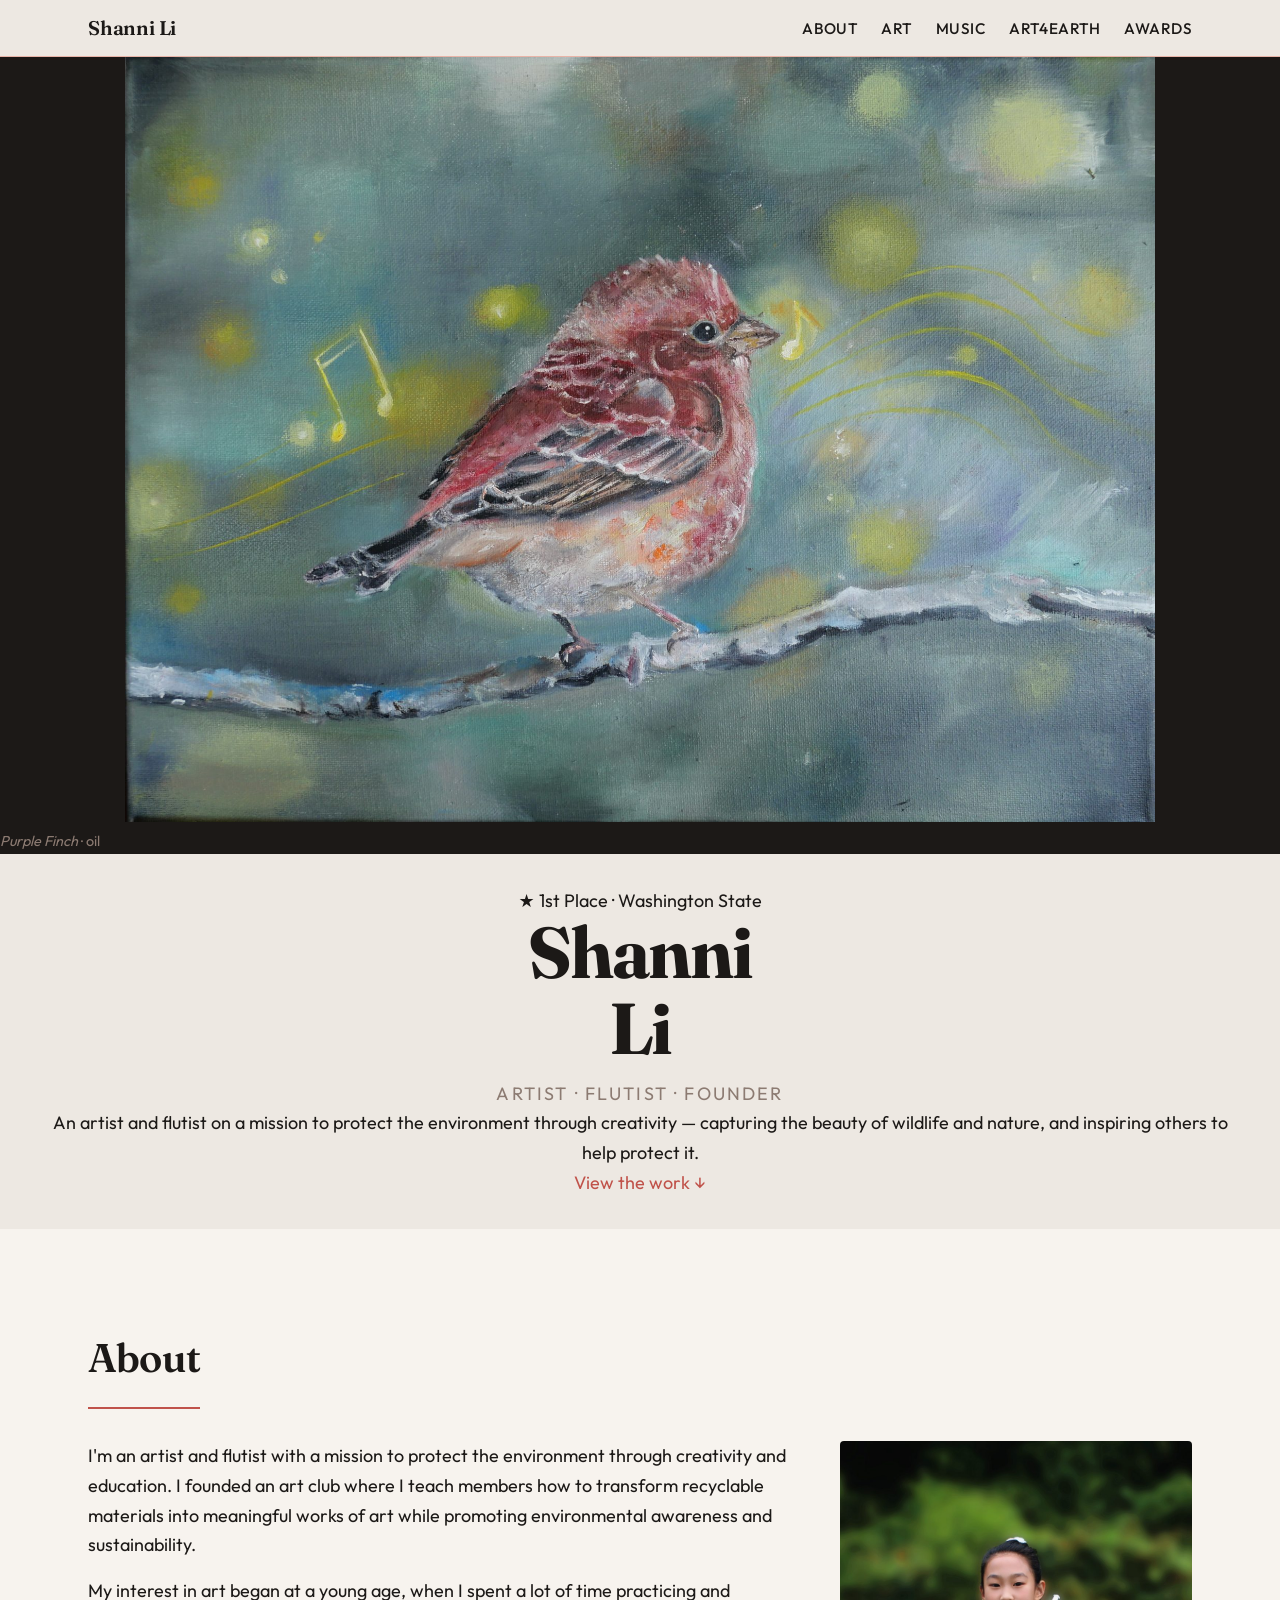
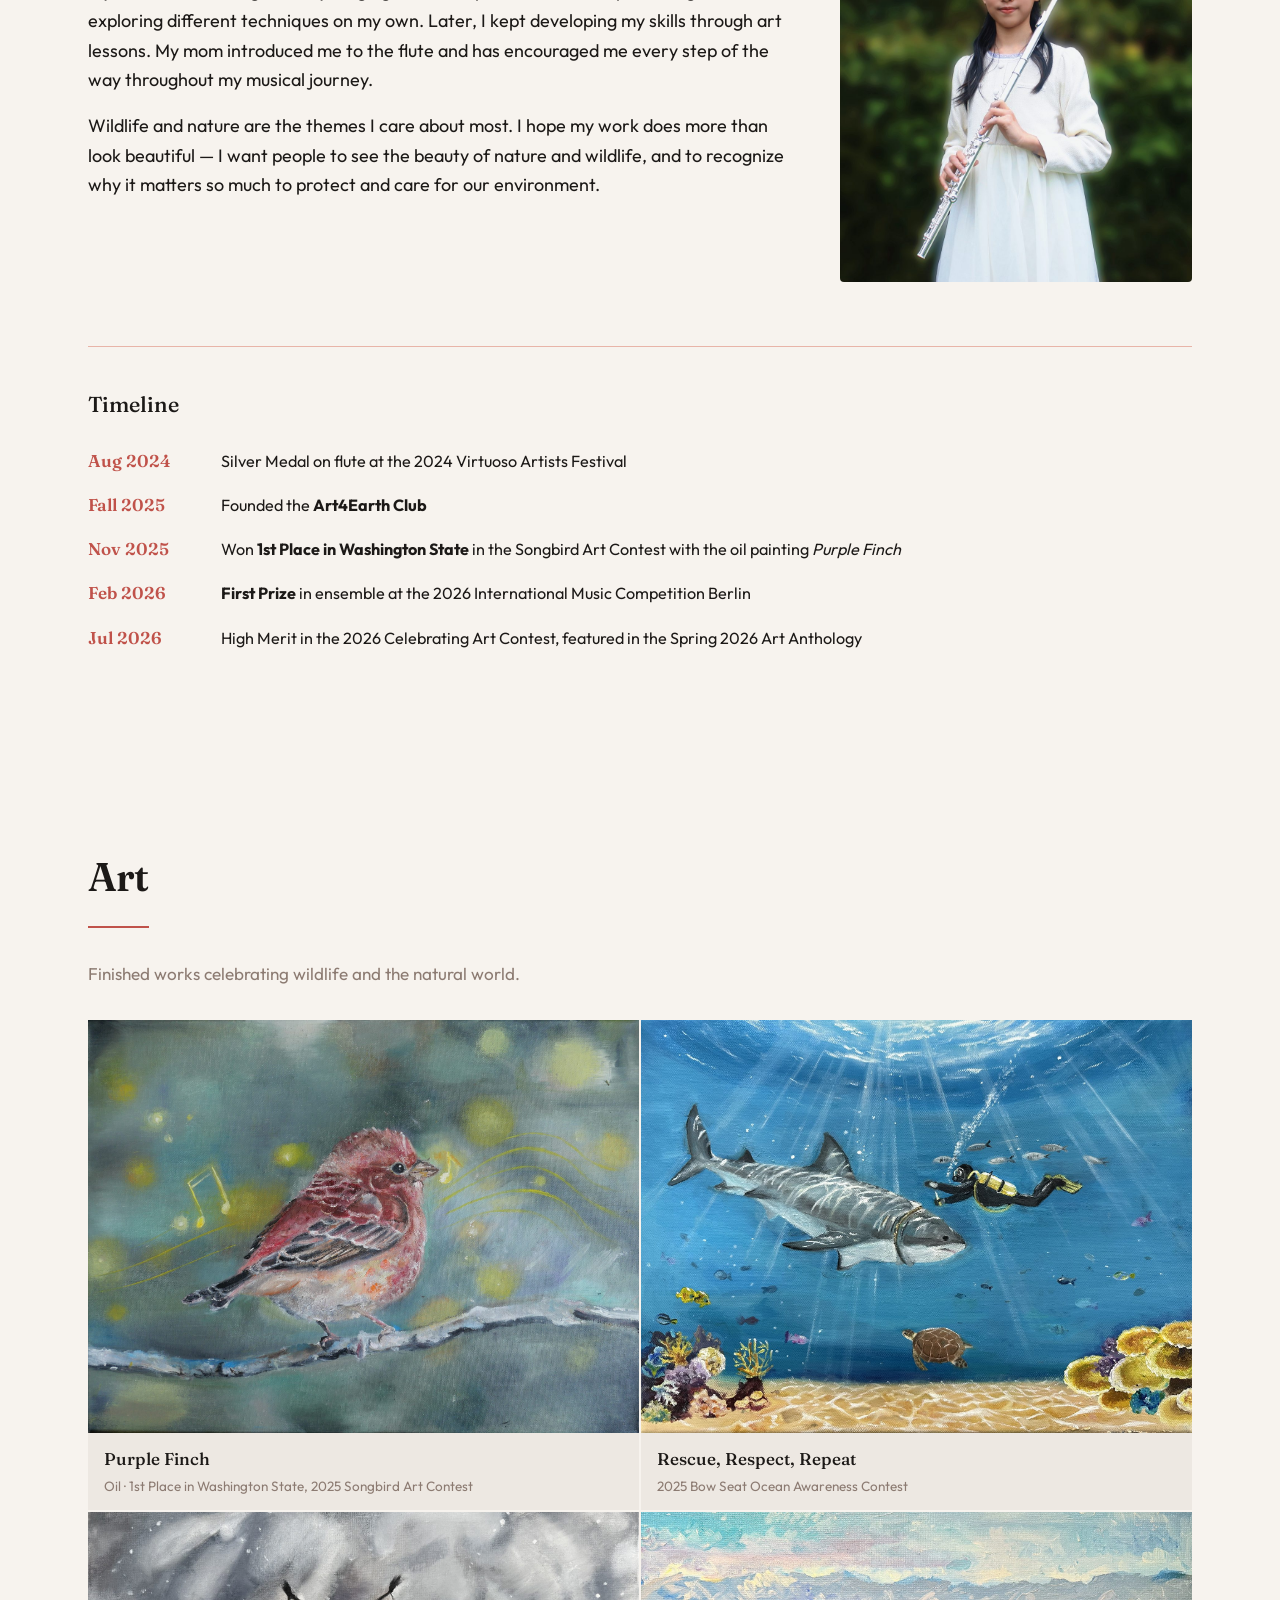
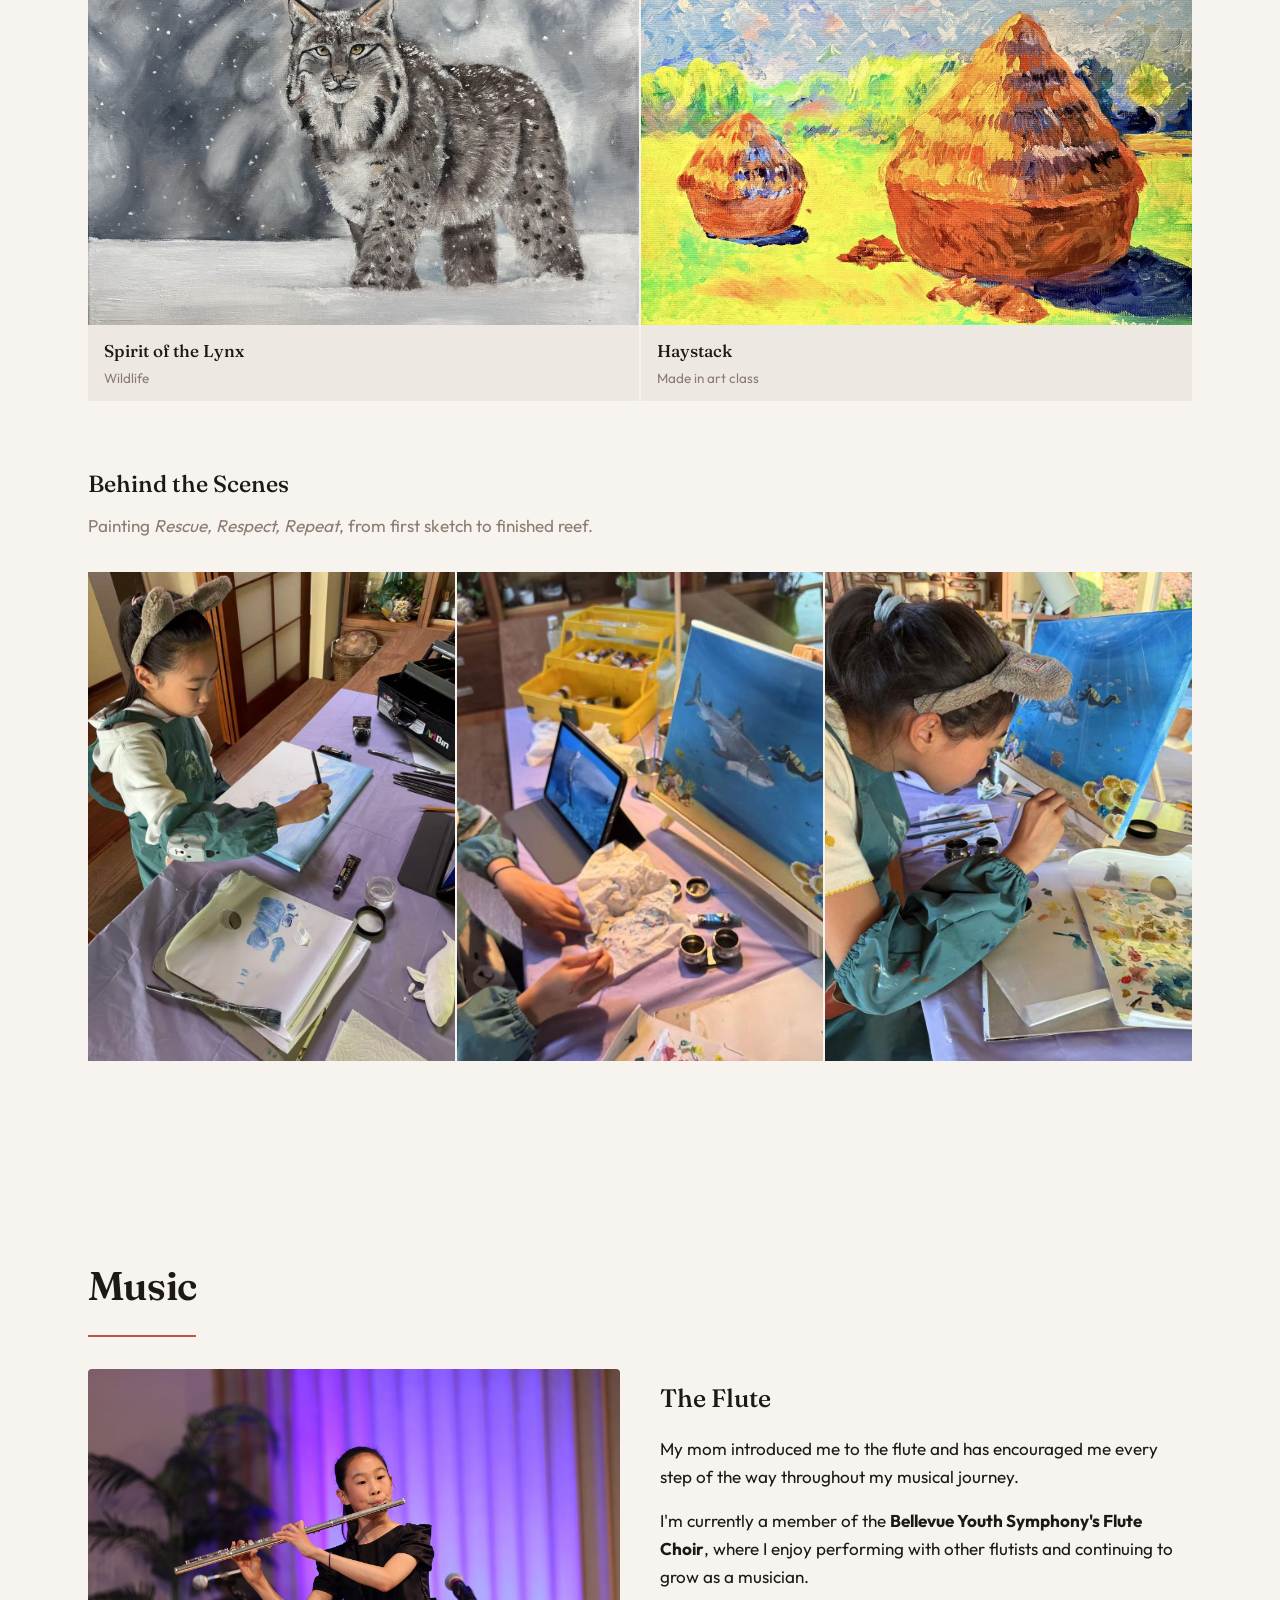
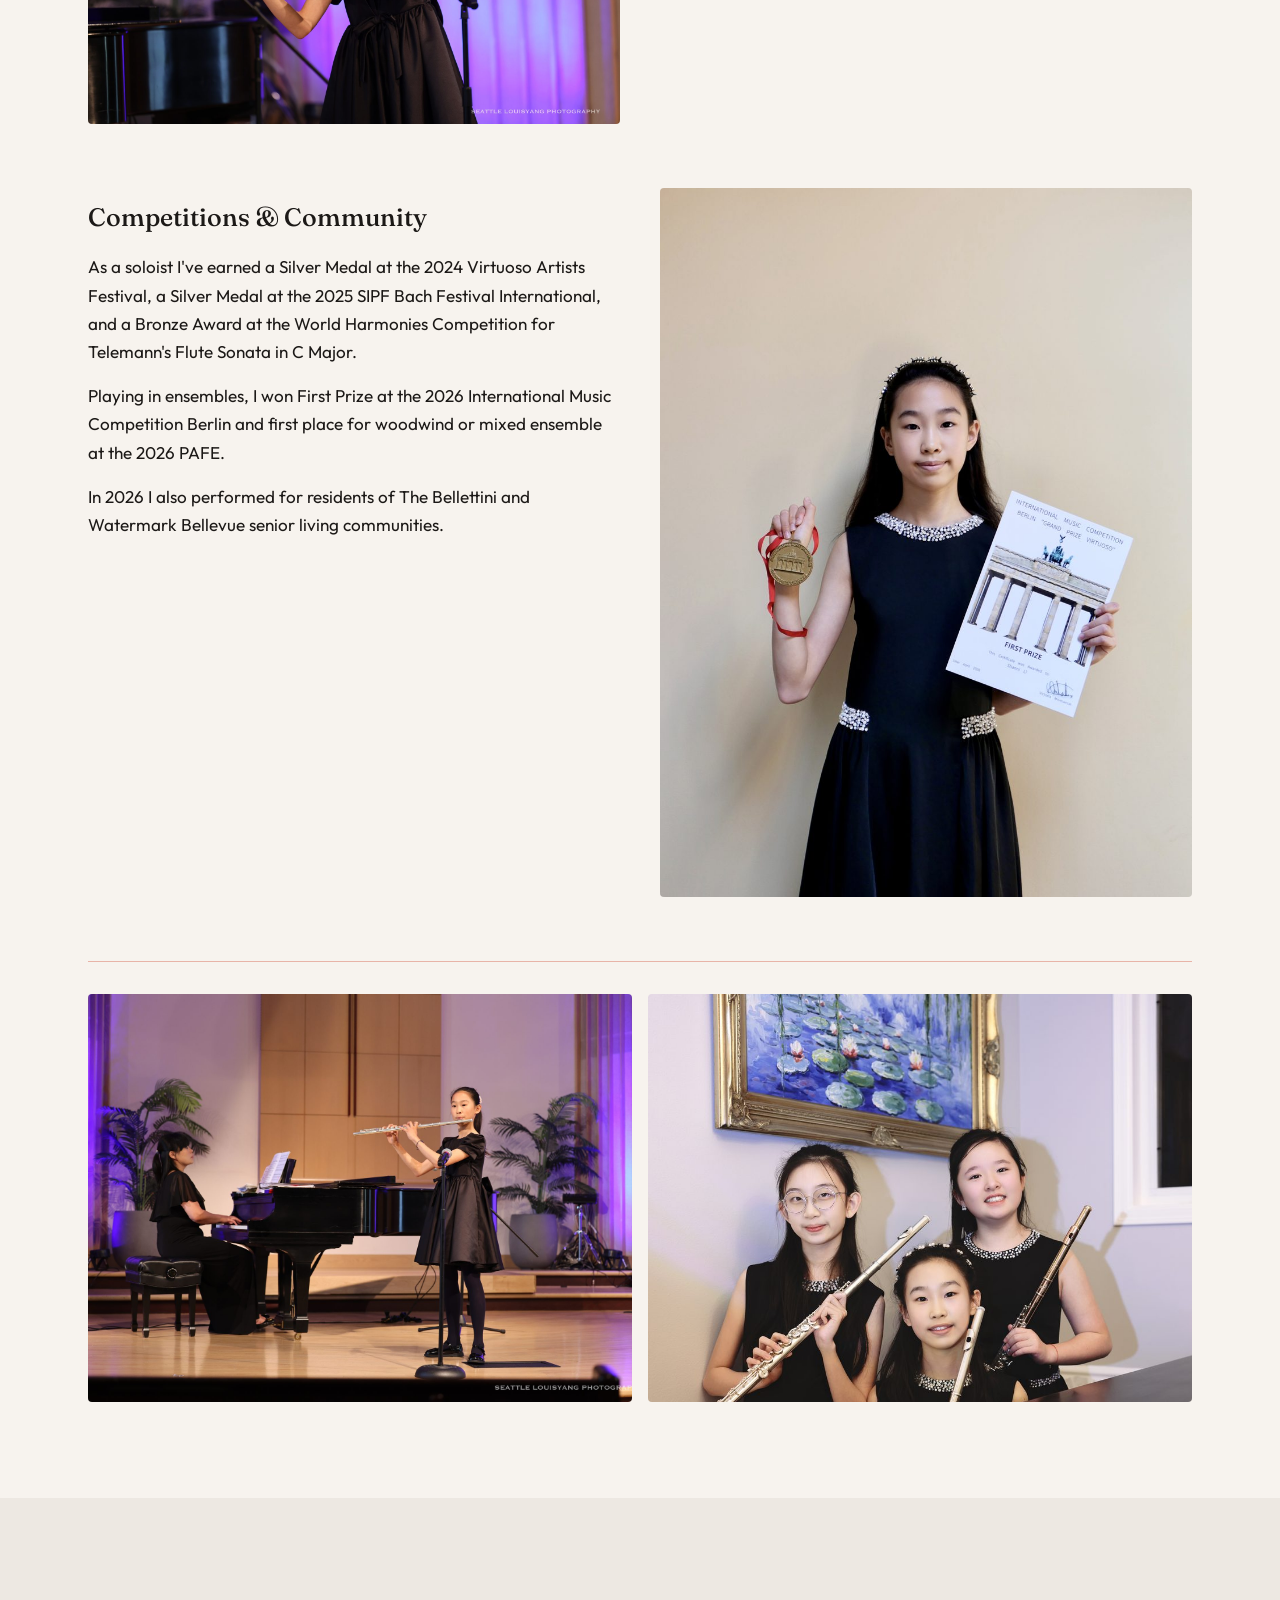
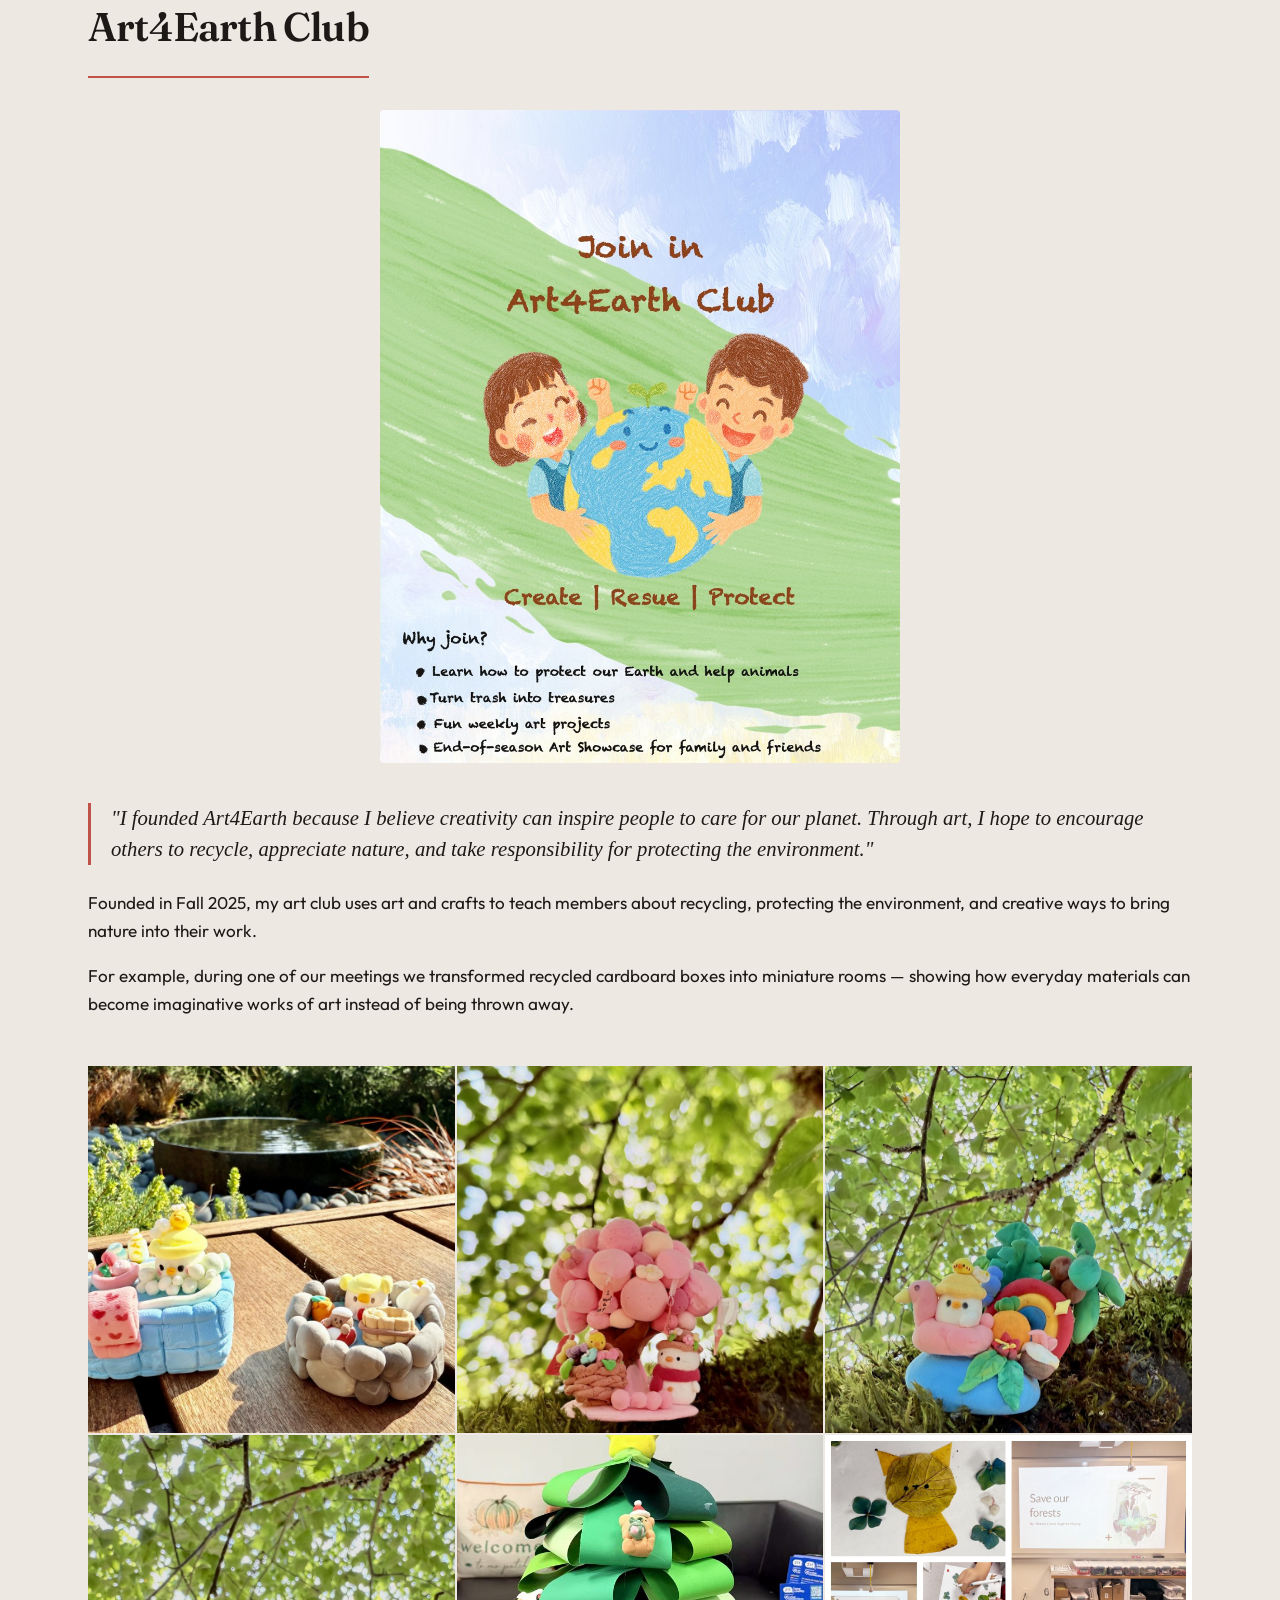
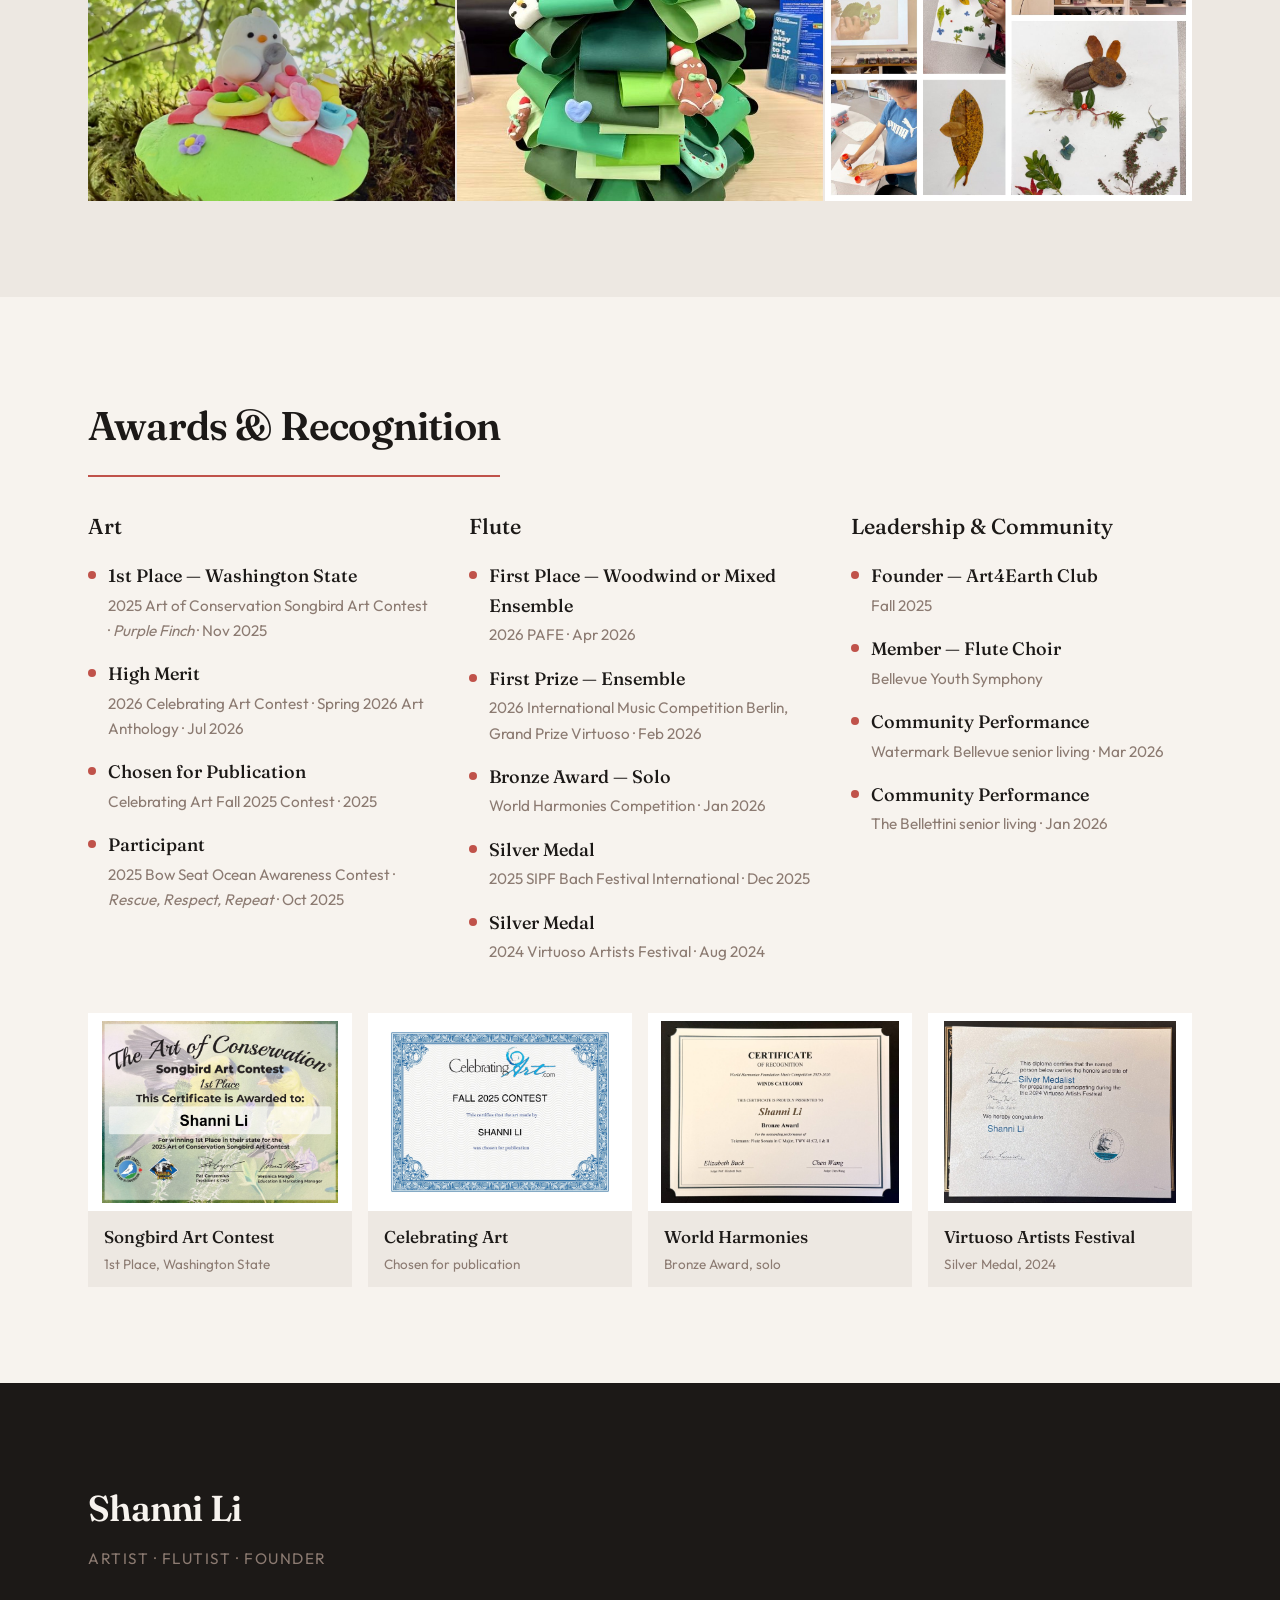
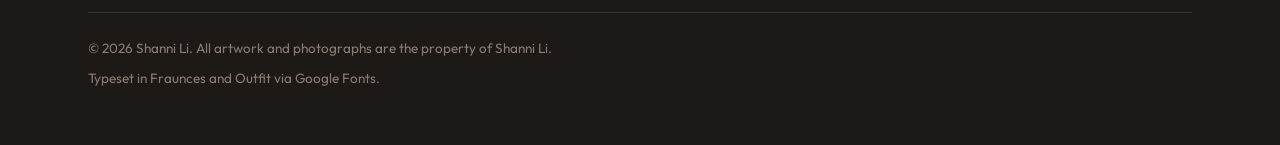
==== commit 3c2d46ba: "Remove contact form ahead of public launch Shanni asked to avoid crawlers scraping the family's emai" ====
--- a/site/index.html
+++ b/site/index.html
@@ -34,7 +34,6 @@
         <li><a href="#music">Music</a></li>
         <li><a href="#art4earth">Art4Earth</a></li>
         <li><a href="#achievements">Awards</a></li>
-        <li><a href="#contact">Contact</a></li>
       </ul>
     </div>
   </nav>
@@ -384,37 +383,6 @@
     </div>
   </section>
 
-  <!-- ===== CONTACT ===== -->
-  <section class="section contact" id="contact">
-    <div class="section-inner">
-      <h2 class="section-heading">Get in touch</h2>
-      <p class="section-intro">
-        Have a question about Shanni's art, music, or the Art4Earth Club? Send a
-        note below and it will reach the family directly.
-      </p>
-      <!-- No email address is published in the markup, so crawlers can't scrape
-           one. On submit, the message is composed to the family's inboxes,
-           which are assembled in JS. A serverless endpoint can replace this
-           mailto flow later without changing the form markup. -->
-      <form class="contact-form" id="contact-form" novalidate>
-        <div class="form-row">
-          <label for="cf-name">Name</label>
-          <input type="text" id="cf-name" name="name" autocomplete="name" required />
-        </div>
-        <div class="form-row">
-          <label for="cf-email">Your email</label>
-          <input type="email" id="cf-email" name="email" autocomplete="email" required />
-        </div>
-        <div class="form-row">
-          <label for="cf-message">Message</label>
-          <textarea id="cf-message" name="message" rows="5" required></textarea>
-        </div>
-        <button type="submit" class="contact-submit">Send message</button>
-        <p class="contact-status" id="contact-status" role="status" aria-live="polite"></p>
-      </form>
-    </div>
-  </section>
-
   <!-- ===== FOOTER ===== -->
   <footer class="footer">
     <div class="section-inner footer-inner">
